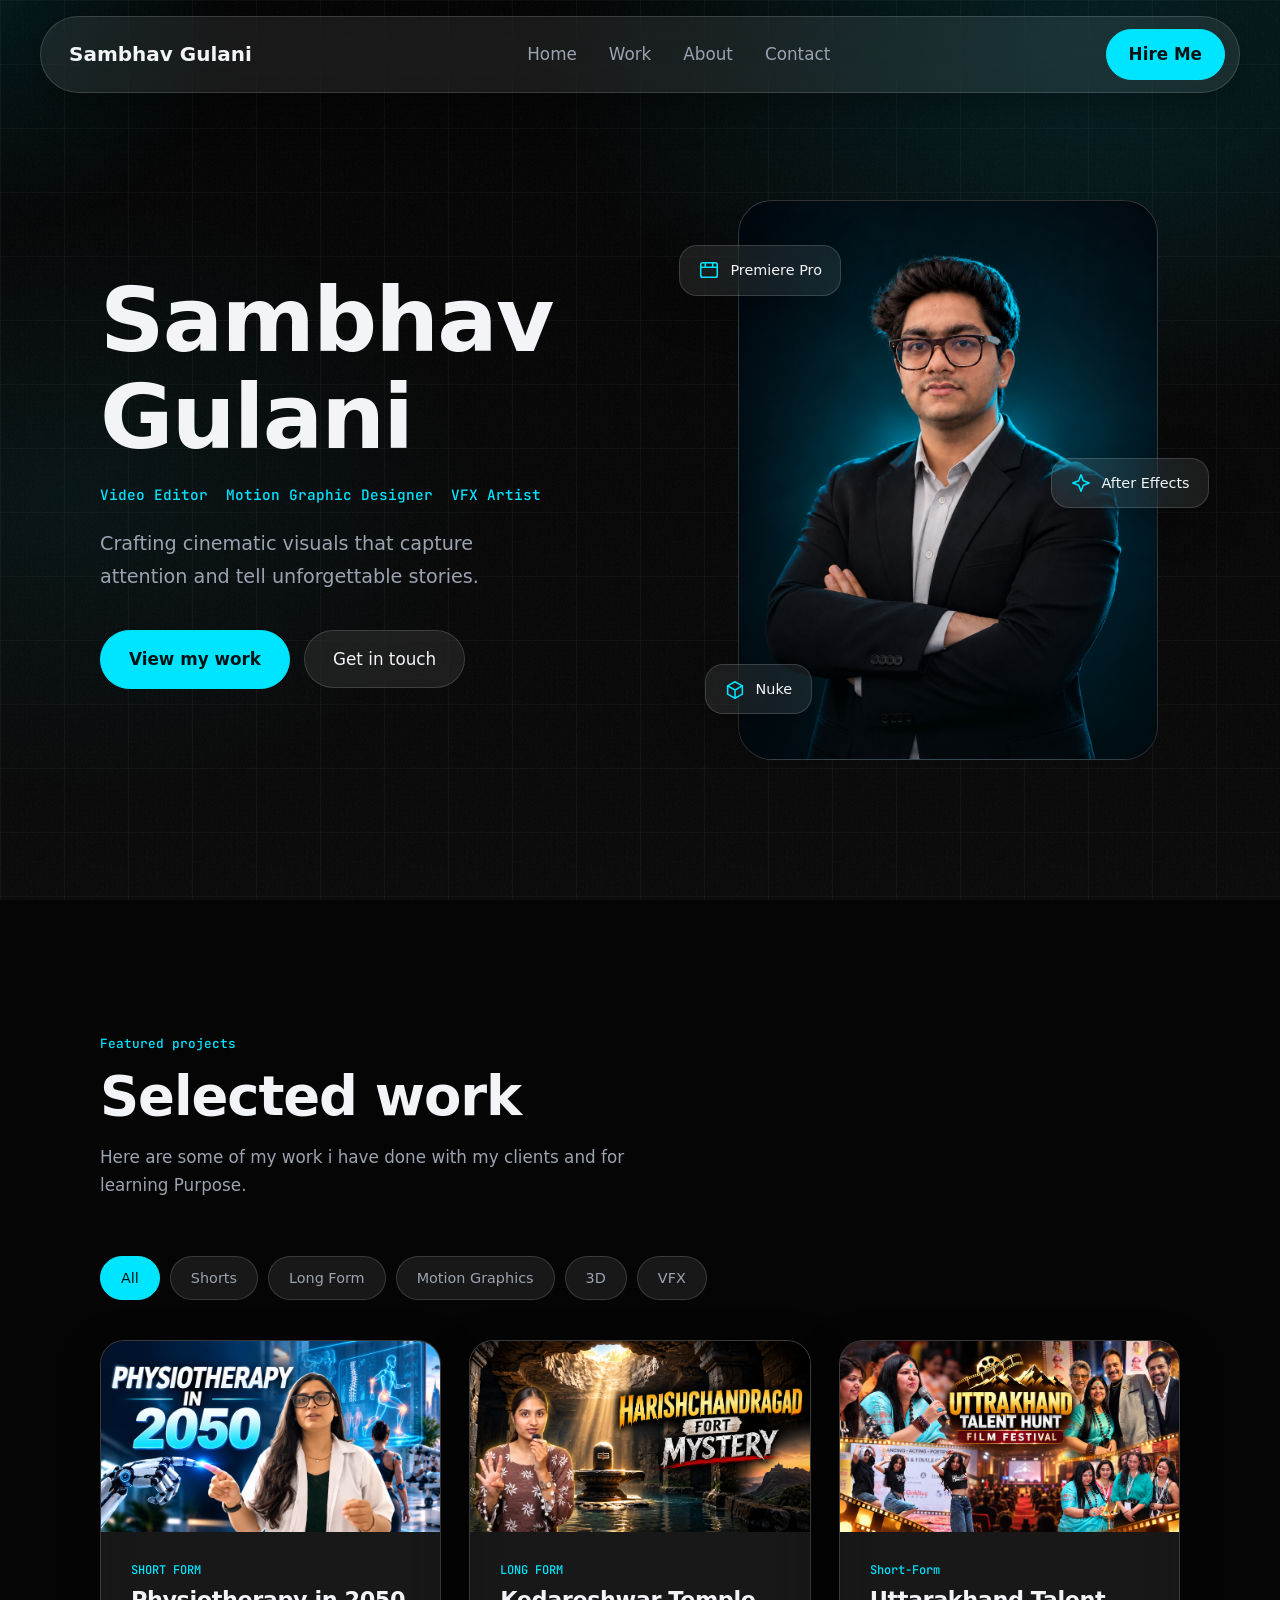
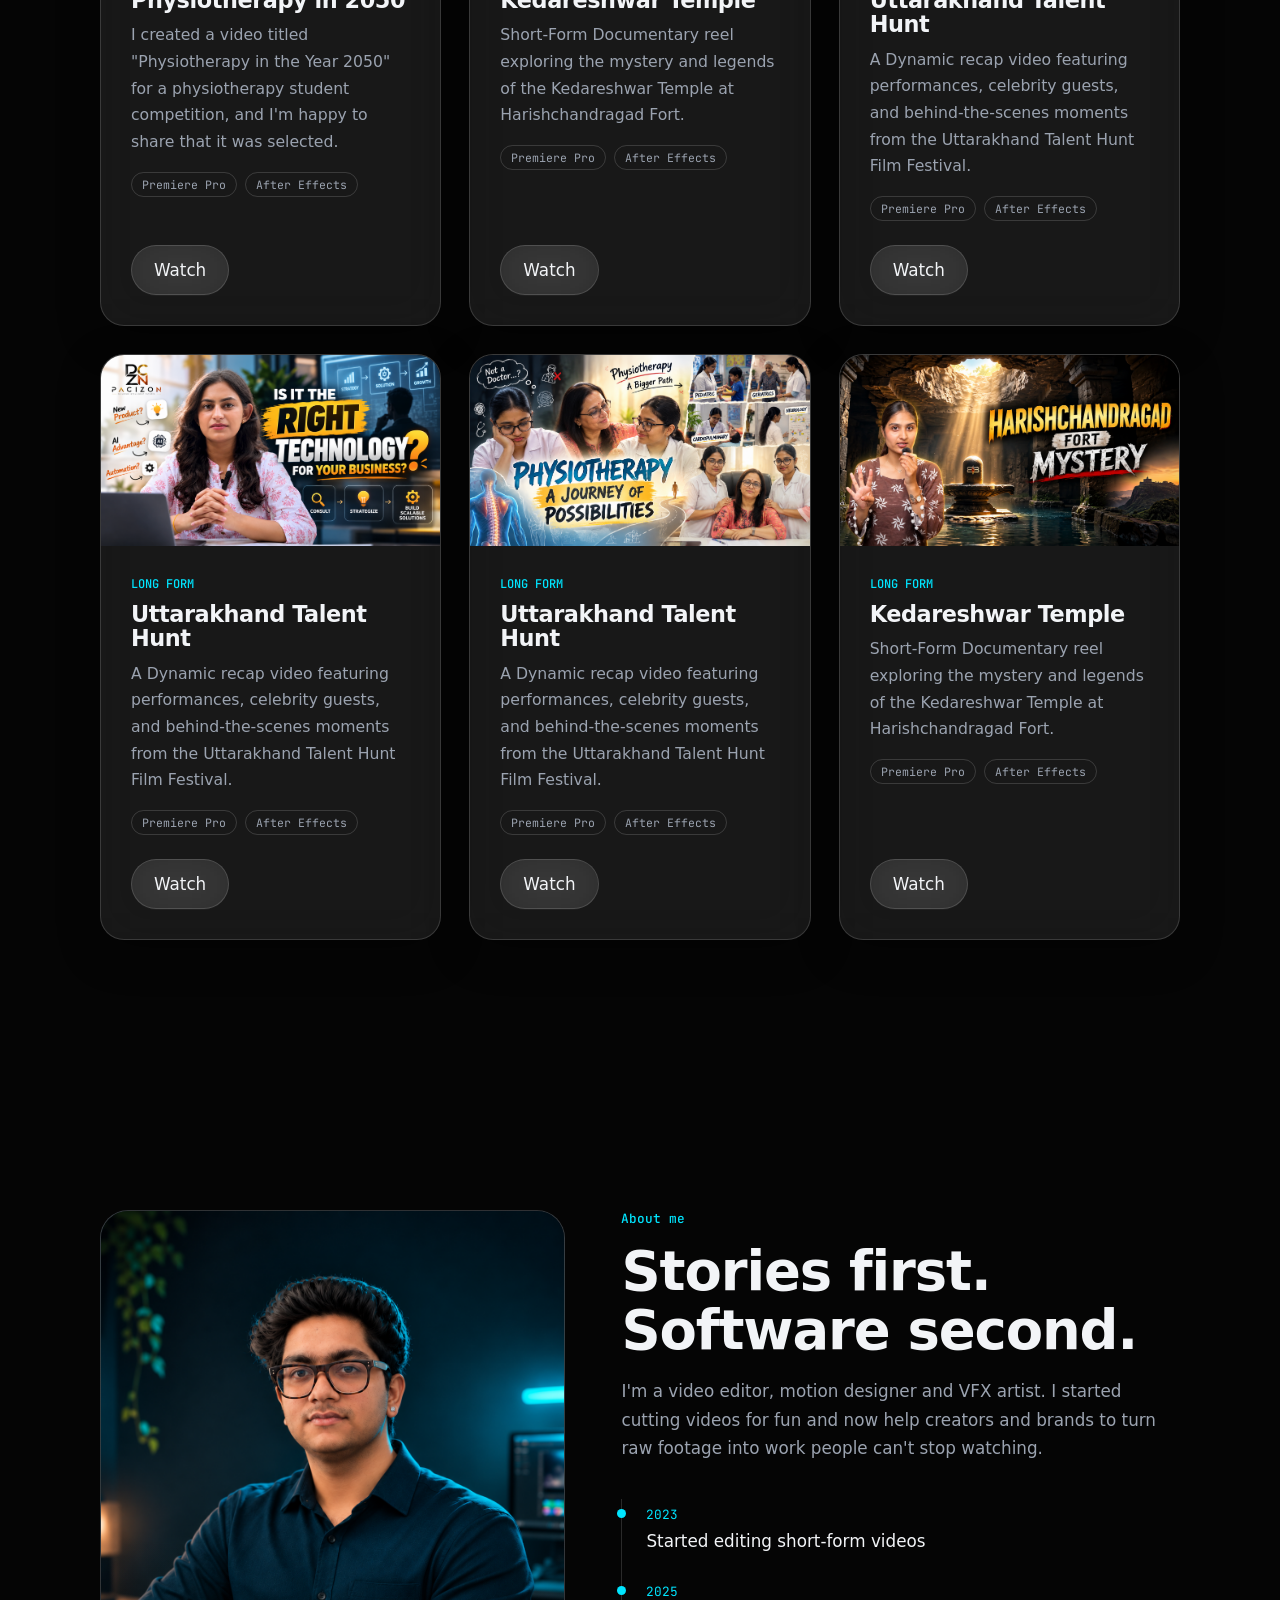
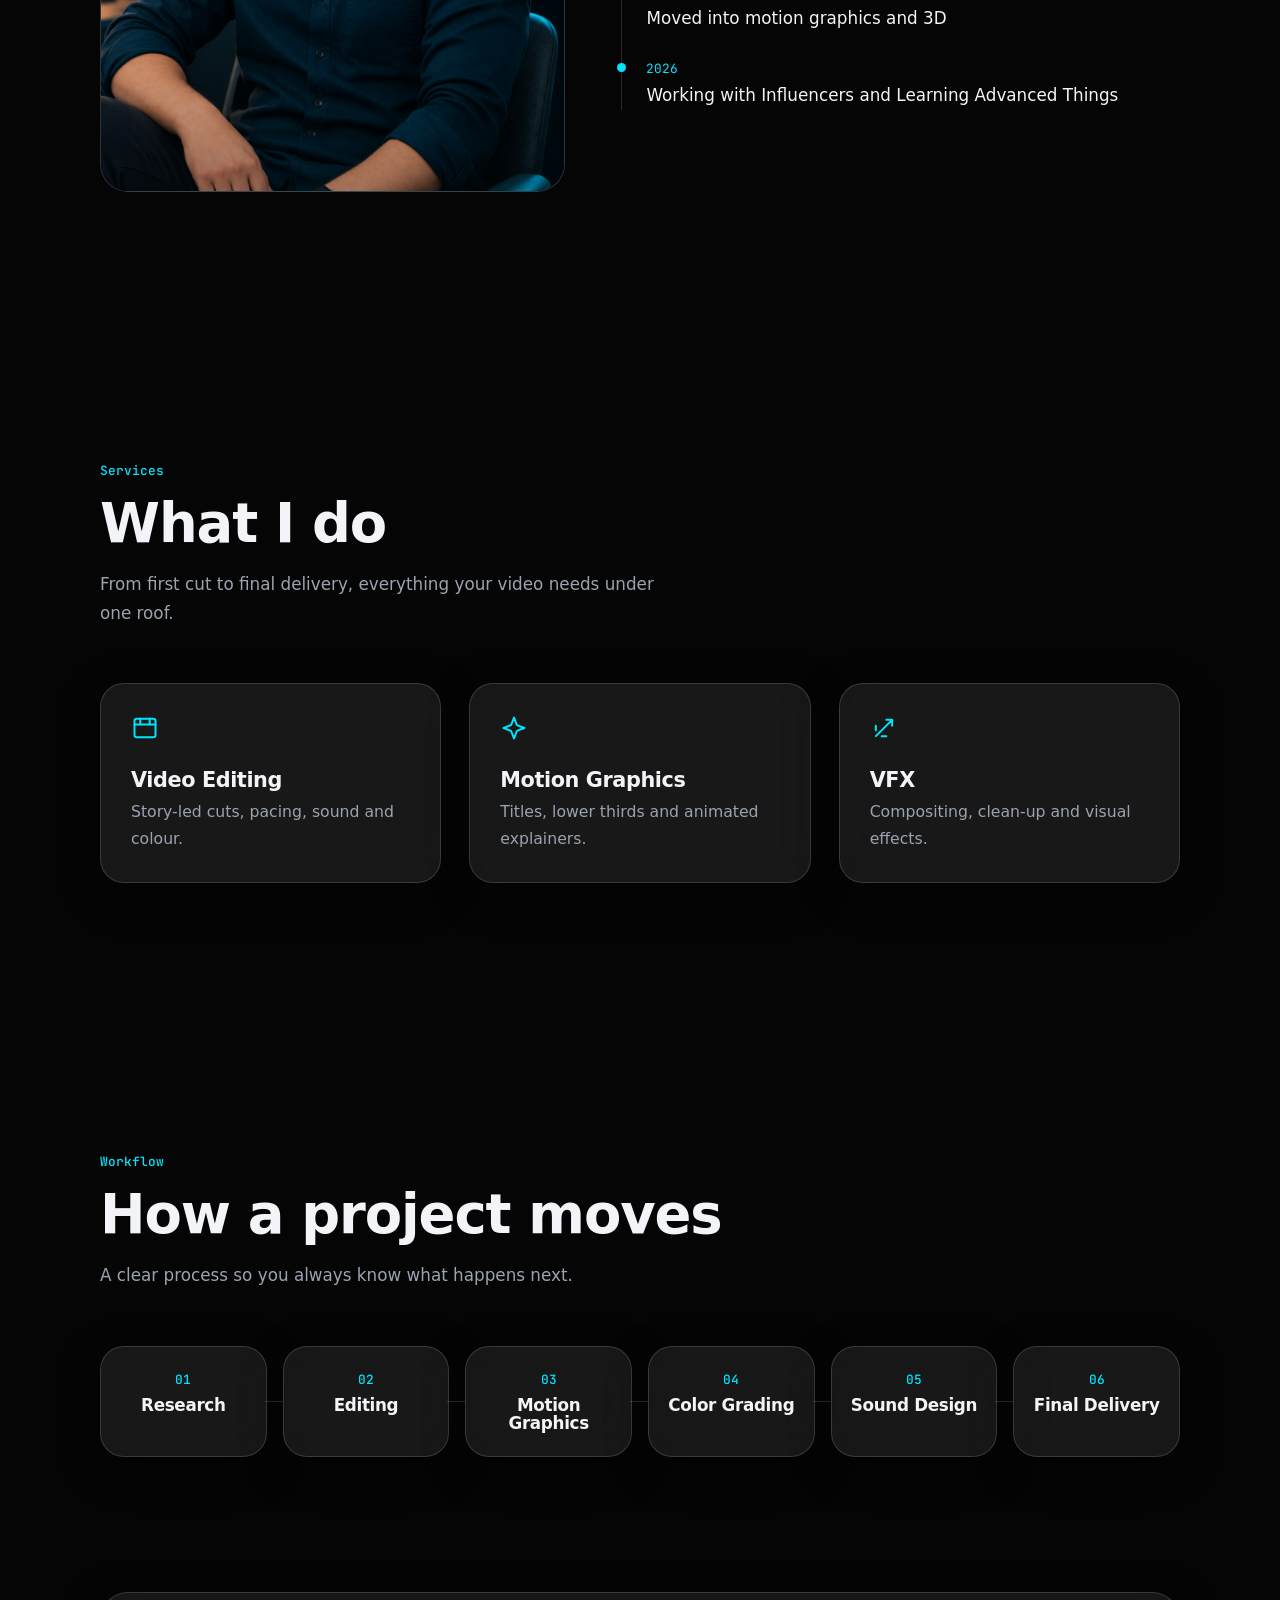
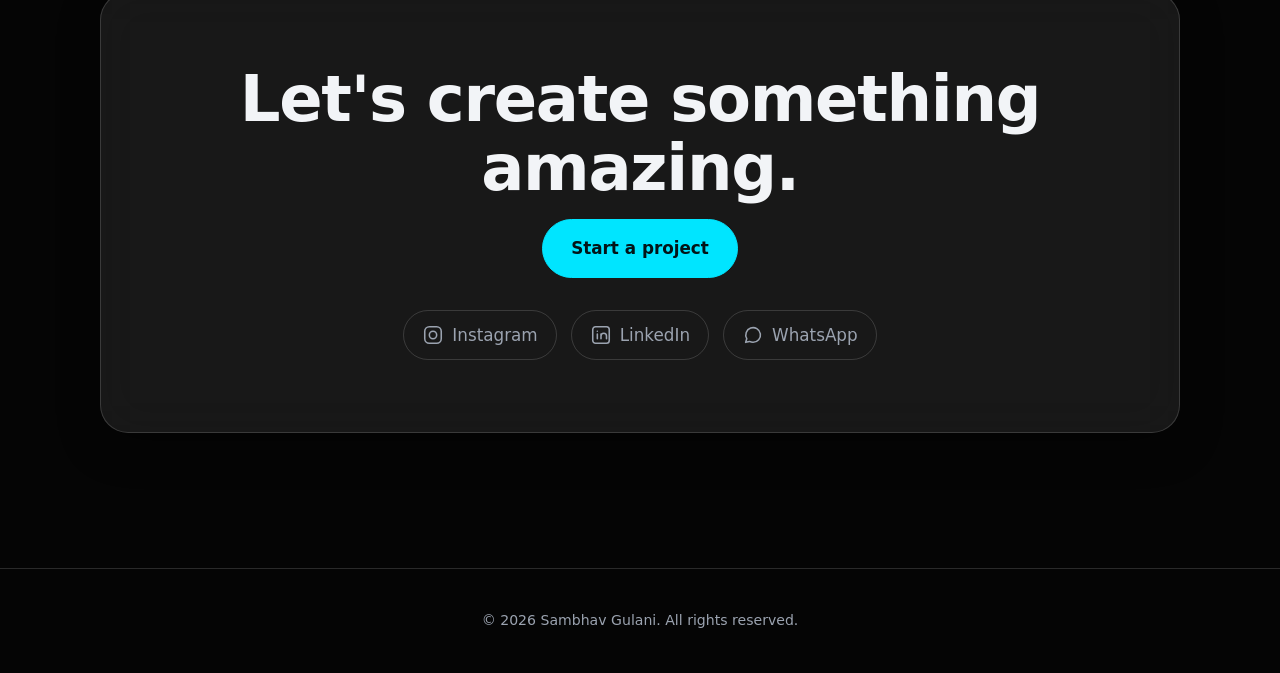
==== index.html @ 3651289d "Refactor hero section and update content" ====
<!DOCTYPE html>
<html lang="en">
<head>
<meta charset="UTF-8">
<meta name="viewport" content="width=device-width, initial-scale=1">
<title>Sambhav Gulani – Video Editor, Motion Designer, 3D Artist</title>
<meta name="description" content="Video editor, motion designer and 3D artist crafting cinematic visuals.">
<link rel="preconnect" href="https://fonts.googleapis.com">
<link rel="preconnect" href="https://fonts.gstatic.com" crossorigin>
<link href="https://api.fontshare.com/v2/css?f[]=clash-display@600,700&f[]=general-sans@400,500&display=swap" rel="stylesheet">
<link href="https://fonts.googleapis.com/css2?family=JetBrains+Mono:wght@400;500&display=swap" rel="stylesheet">
<style>
:root{
  --bg:#050505; --bg2:#0b0b0b;
  --glass:rgba(255,255,255,.08); --border:rgba(255,255,255,.15);
  --accent:#00e5ff; --text:#f2f4f7; --muted:#9ba3b0;
  --head:"Clash Display","Plus Jakarta Sans",system-ui,sans-serif;
  --body:"General Sans",Inter,system-ui,sans-serif;
  --mono:"JetBrains Mono",ui-monospace,monospace;
  --pad:100px;
}
*{box-sizing:border-box;margin:0;padding:0}
html{scroll-behavior:smooth}
body{background:var(--bg);color:var(--text);font:400 1.05rem/1.7 var(--body);overflow-x:hidden;position:relative}
a{color:inherit;text-decoration:none}
:focus-visible{outline:2px solid var(--accent);outline-offset:3px}
svg.i{width:22px;height:22px;fill:none;stroke:currentColor;stroke-width:1.7;stroke-linecap:round;stroke-linejoin:round;flex:none}

/* background: glow + grid + noise + mouse light */
body::before{content:"";position:fixed;inset:0;z-index:-2;pointer-events:none;
  background:
   radial-gradient(900px 600px at 85% 5%,rgba(0,229,255,.13),transparent 60%),
   radial-gradient(700px 500px at 5% 55%,rgba(0,229,255,.06),transparent 60%),
   linear-gradient(rgba(255,255,255,.035) 1px,transparent 1px) 0 0/64px 64px,
   linear-gradient(90deg,rgba(255,255,255,.035) 1px,transparent 1px) 0 0/64px 64px,
   linear-gradient(var(--bg),var(--bg2))}
body::after{content:"";position:fixed;inset:0;z-index:-1;pointer-events:none;opacity:.07;
  background-image:url("data:image/svg+xml,%3Csvg xmlns='http://www.w3.org/2000/svg' width='160' height='160'%3E%3Cfilter id='n'%3E%3CfeTurbulence baseFrequency='.8' numOctaves='2'/%3E%3C/filter%3E%3Crect width='100%25' height='100%25' filter='url(%23n)'/%3E%3C/svg%3E")}
#glow{position:fixed;width:520px;height:520px;left:0;top:0;z-index:-1;pointer-events:none;border-radius:50%;
  background:radial-gradient(circle,rgba(0,229,255,.09),transparent 65%);transform:translate(-50%,-50%)}

.wrap{max-width:1400px;margin:0 auto;padding:0 var(--pad)}
.in{max-width:1200px;margin:0 auto}
section{padding:135px 0}
h1,h2,h3{font-family:var(--head);font-weight:600;line-height:1.08;letter-spacing:-.02em}
h2{font-size:clamp(2rem,4.5vw,3.4rem);margin-bottom:16px}
.tag{font:500 .8rem var(--mono);color:var(--accent);margin-bottom:16px;display:block}
.lead{color:var(--muted);max-width:52ch;margin-bottom:56px}

/* glass */
.glass{background:var(--glass);border:1px solid var(--border);border-radius:24px;padding:30px;
  backdrop-filter:blur(24px);-webkit-backdrop-filter:blur(24px);box-shadow:0 12px 40px rgba(0,0,0,.35);
  transition:transform .3s ease,border-color .3s ease}
.lift:hover{transform:translateY(-6px);border-color:rgba(0,229,255,.4)}

/* buttons */
.btn{display:inline-flex;align-items:center;gap:8px;padding:14px 28px;border-radius:999px;font-weight:500;cursor:pointer;border:1px solid var(--border);color:var(--text);background:var(--glass);backdrop-filter:blur(20px);transition:transform .25s,box-shadow .25s}
.btn.primary{background:var(--accent);color:#031417;border-color:var(--accent);font-weight:600}
.btn:hover{transform:scale(1.04);box-shadow:0 0 28px rgba(0,229,255,.35)}

/* nav */
header{position:fixed;top:16px;left:0;right:0;z-index:10;padding:0 20px}
.nav{max-width:1200px;margin:0 auto;display:flex;align-items:center;justify-content:space-between;padding:12px 14px 12px 28px;border-radius:999px}
.logo{font:700 1.25rem var(--head)}
.logo b{color:var(--accent)}
.nav ul{display:flex;gap:32px;list-style:none;color:var(--muted)}
.nav ul a:hover{color:var(--text)}
.nav .btn{padding:10px 22px}

/* hero */
.hero{min-height:100vh;display:flex;align-items:center;padding:140px 0 80px}
.hero .in{display:grid;grid-template-columns:1.2fr 1fr;gap:60px;align-items:center}
h1{font-size:clamp(3rem,7vw,5.6rem);font-weight:700;margin-bottom:20px}
.roles{font:500 .9rem var(--mono);color:var(--accent);display:flex;gap:18px;flex-wrap:wrap;margin-bottom:24px}
.hero p.sub{color:var(--muted);font-size:1.2rem;max-width:34ch;margin-bottom:36px}
.cta{display:flex;gap:14px;flex-wrap:wrap}
.visual{position:relative;aspect-ratio:4/5;max-width:420px;justify-self:center;width:100%}
.portrait{position:absolute;inset:0;border-radius:28px;border:1px solid var(--border);display:grid;place-items:center;color:var(--muted);
  background:radial-gradient(circle at 50% 30%,rgba(0,229,255,.22),transparent 60%),linear-gradient(160deg,#141a20,#0a0c0f)}
.chip{position:absolute;display:flex;align-items:center;gap:10px;padding:12px 18px;border-radius:18px;font-size:.9rem;animation:float 7s ease-in-out infinite}
.chip svg{color:var(--accent)}
.c1{top:8%;left:-14%}.c2{top:46%;right:-12%;animation-delay:-2s}.c3{bottom:8%;left:-8%;animation-delay:-4s}
@keyframes float{50%{transform:translateY(-12px)}}

/* about */
.about{display:grid;grid-template-columns:1fr 1.2fr;gap:56px;align-items:start}
.about .portrait{position:relative;aspect-ratio:4/5;inset:auto}
.about p{color:var(--muted);margin-bottom:18px}
.tl{margin-top:36px;border-left:1px solid var(--border);padding-left:24px}
.tl div{position:relative;margin-bottom:20px}
.tl div::before{content:"";position:absolute;left:-29px;top:10px;width:9px;height:9px;border-radius:50%;background:var(--accent)}
.tl span{font:400 .8rem var(--mono);color:var(--accent)}
.tl p{color:var(--text);margin:0}

/* grids */
.grid{display:grid;gap:28px}
.g3{grid-template-columns:repeat(auto-fit,minmax(260px,1fr))}
.grid .glass svg.i{color:var(--accent);margin-bottom:18px;width:28px;height:28px}
.glass h3{font-size:1.3rem;margin-bottom:8px}
.glass p{color:var(--muted);font-size:.98rem}

/* skills */
.skills{display:grid;grid-template-columns:repeat(auto-fit,minmax(260px,1fr));gap:24px 40px}
.sk{display:flex;justify-content:space-between;font-size:.95rem;margin-bottom:8px}
.sk span:last-child{font-family:var(--mono);color:var(--muted)}
.bar{height:6px;border-radius:9px;background:rgba(255,255,255,.1);overflow:hidden}
.bar i{display:block;height:100%;width:0;background:var(--accent);border-radius:9px;transition:width 1.2s cubic-bezier(.2,.7,.2,1)}
.on .bar i{width:var(--w)}

/* projects */
.filters{display:flex;gap:10px;flex-wrap:wrap;margin-bottom:40px}
.filters button{font:inherit;font-size:.9rem;color:var(--muted);padding:9px 20px;border-radius:999px;background:var(--glass);border:1px solid var(--border);cursor:pointer;transition:.25s}
.filters button:hover{color:var(--text)}
.filters button.active{background:var(--accent);color:#031417;border-color:var(--accent)}
.pgrid{grid-template-columns:repeat(auto-fit,minmax(340px,1fr))}
.proj{padding:0;overflow:hidden;display:flex;flex-direction:column}
.proj.hide{display:none}
.thumb{aspect-ratio:16/9;background-size:cover;background-position:center}
.pbody{padding:30px;display:flex;flex-direction:column;gap:10px;flex:1}
.cat{font:500 .75rem var(--mono);color:var(--accent)}
.pbody h3{font-size:1.4rem;margin:0}
.sw{display:flex;gap:8px;flex-wrap:wrap;margin:6px 0 14px}
.sw span{font:400 .72rem var(--mono);padding:4px 10px;border-radius:99px;border:1px solid var(--border);color:var(--muted)}
.pbody .btn{align-self:flex-start;margin-top:auto;padding:10px 22px}

/* workflow */
.flow{display:grid;grid-template-columns:repeat(6,1fr);gap:16px}
.step{padding:24px 18px;text-align:center;position:relative}
.step b{display:block;font:500 .8rem var(--mono);color:var(--accent);margin-bottom:8px}
.step h3{font-size:1.05rem;margin:0}
.step:not(:last-child)::after{content:"";position:absolute;right:-17px;top:50%;width:18px;height:1px;background:var(--border)}

/* stats */
.stats{display:grid;grid-template-columns:repeat(auto-fit,minmax(200px,1fr));gap:24px;text-align:center}
.stats b{display:block;font:700 3rem var(--head);color:var(--accent);line-height:1}
.stats span{font:400 .85rem var(--mono);color:var(--muted)}

/* testimonials */
.quote p{color:var(--text);font-size:1.02rem;margin-bottom:22px}
.quote small{font:400 .82rem var(--mono);color:var(--muted)}

/* contact */
.contact .glass{text-align:center;padding:72px 30px;border-radius:28px}
.contact h2{font-size:clamp(2.2rem,5vw,4rem)}
.contact .mail{font:500 clamp(1.1rem,2.5vw,1.6rem) var(--mono);color:var(--accent);display:block;margin:16px 0 32px}
.socials{display:flex;gap:14px;justify-content:center;flex-wrap:wrap;margin-top:32px}
.socials a{display:flex;align-items:center;gap:8px;color:var(--muted);padding:10px 18px;border-radius:99px;border:1px solid var(--border)}
.socials a:hover{color:var(--text);border-color:var(--accent)}
footer{padding:40px 0;text-align:center;color:var(--muted);font-size:.88rem;border-top:1px solid var(--border)}

/* blur reveal */
.rv{opacity:0;filter:blur(10px);transform:translateY(24px);transition:opacity .9s ease,filter .9s ease,transform .9s ease}
.rv.on{opacity:1;filter:none;transform:none}

@media (max-width:1024px){
  :root{--pad:40px}
  .hero .in,.about{grid-template-columns:1fr}
  .flow{grid-template-columns:repeat(3,1fr)}
  .step::after{display:none}
  .nav ul{display:none}
  .c1{left:0}.c2{right:0}.c3{left:0}
}
@media (max-width:600px){
  :root{--pad:20px}
  section{padding:90px 0}
  .flow{grid-template-columns:1fr 1fr}
  .pgrid{grid-template-columns:1fr}
  .nav{padding-left:20px}
}
@media (prefers-reduced-motion:reduce){
  .chip{animation:none}.rv{opacity:1;filter:none;transform:none;transition:none}.bar i{transition:none}html{scroll-behavior:auto}
}
</style>
</head>
<body>
<div id="glow"></div>

<header>
  <nav class="nav glass" style="padding:12px 14px 12px 28px;border-radius:999px">
    <a class="logo" href="#home">Sambhav Gulani<b></b></a>
    <ul>
      <li><a href="#home">Home</a></li>
      <li><a href="#work">Work</a></li>
      <li><a href="#about">About</a></li>
      <li><a href="#contact">Contact</a></li>
    </ul>
    <a class="btn primary" href="#contact">Hire Me</a>
  </nav>
</header>

<main>



<!-- HERO SECTION -->
<section class="hero" id="home">

  <style>
    /* PHOTO CONTAINER */
    .hero .portrait {
      position: relative;
      overflow: hidden;
      border-radius: 34px;
      isolation: isolate;
      -webkit-user-select: none;
      user-select: none;
      -webkit-touch-callout: none;
    }

    /* PROTECTED PHOTO */
    .hero .portrait .hero-photo {
      width: 100%;
      height: 100%;
      display: block;
      object-fit: cover;
      object-position: center 20%;

      /* Prevent normal image interaction */
      pointer-events: none;
      -webkit-user-drag: none;
      user-drag: none;
      -webkit-user-select: none;
      user-select: none;
      -webkit-touch-callout: none;
    }

    /* CINEMATIC GRADIENT */
    .hero .portrait::after {
      content: "";
      position: absolute;
      inset: 0;
      background: linear-gradient(
        to bottom,
        transparent 55%,
        rgba(0, 15, 18, 0.35) 100%
      );
      pointer-events: none;
      z-index: 1;
    }

    /* TRANSPARENT INTERACTION SHIELD */
    .hero .photo-shield {
      position: absolute;
      inset: 0;
      z-index: 2;
      background: transparent;
      -webkit-user-select: none;
      user-select: none;
      -webkit-touch-callout: none;
      cursor: default;
    }
  </style>

  <div class="wrap" style="width:100%">
    <div class="in">

      <!-- LEFT: INTRODUCTION -->
      <div>
        <h1>Sambhav Gulani</h1>

        <div class="roles">
          <span>Video Editor</span>
          <span>Motion Graphic Designer</span>
          <span>VFX Artist</span>
        </div>

        <p class="sub">
          Crafting cinematic visuals that capture attention
          and tell unforgettable stories.
        </p>

        <div class="cta">
          <a class="btn primary" href="#work">
            View my work
          </a>
          <a class="btn" href="#contact">
            Get in touch
          </a>
        </div>
      </div>

      <!-- RIGHT: PHOTO & SOFTWARE BADGES -->
      <div class="visual">

        <!-- PROFILE PHOTO -->
        <div class="portrait"
             oncontextmenu="return false;"
             ondragstart="return false;">

          <img
            src="PFP/image 1.png"
            alt="Sambhav Gulani"
            class="hero-photo"
            loading="eager"
            decoding="async"
            draggable="false"
          />

          <!-- Prevent normal image interaction -->
          <div class="photo-shield"
               aria-hidden="true"></div>
        </div>

        <!-- PREMIERE PRO -->
        <div class="chip glass c1">
          <svg class="i" viewBox="0 0 24 24">
            <rect x="3" y="4"
                  width="18" height="16" rx="2"/>
            <path d="M3 9h18M8 4v5M16 4v5"/>
          </svg>
          Premiere Pro
        </div>

        <!-- AFTER EFFECTS -->
        <div class="chip glass c2">
          <svg class="i" viewBox="0 0 24 24">
            <path d="M12 3l2.5 6.5L21 12l-6.5 2.5L12 21l-2.5-6.5L3 12l6.5-2.5z"/>
          </svg>
          After Effects
        </div>

        <!-- NUKE -->
        <div class="chip glass c3">
          <svg class="i" viewBox="0 0 24 24">
            <path d="M12 3l8 4.5v9L12 21l-8-4.5v-9z"/>
            <path d="M12 12l8-4.5M12 12v9M12 12L4 7.5"/>
          </svg>
          Nuke
        </div>

      </div>

    </div>
  </div>

</section>
<!-- END HERO SECTION -->




<!-- PROJECTS -->
<section id="work"><div class="wrap"><div class="in">
  <span class="tag">Featured projects</span><h2>Selected work</h2>
  <p class="lead">Here are some of my work i have done with my clients and for learning Purpose.</p>
  <div class="filters" role="group" aria-label="Filter projects">
    <button class="active" data-f="all">All</button><button data-f="shorts">Shorts</button><button data-f="long">Long Form</button><button data-f="motion">Motion Graphics</button><button data-f="3d">3D</button><button data-f="vfx">VFX</button>
  </div>
  <div class="grid pgrid">
    

</article>



<article class="glass proj lift tilt" data-c="shorts">
    <div class="thumb" style="background-image:url('thumbnails/1.png'); background-size:cover; background-position:center;"></div>

    <div class="pbody">
        <span class="cat">SHORT FORM</span>
        <h3>Physiotherapy in 2050</h3>
        <p>I created a video titled "Physiotherapy in the Year 2050" for a physiotherapy student competition, and I'm happy to share that it was selected.</p>

        <div class="sw">
            <span>Premiere Pro</span>
            <span>After Effects</span>
        </div>

        <a class="btn" href="https://res.cloudinary.com/ocfi6mjh/video/upload/physiotherapy_Mahek.mp4" target="_blank" rel="noopener noreferrer">
            Watch
        </a>
    </div>
</article>



<article class="glass proj lift tilt" data-c="long">
    <div class="thumb" style="background-image:url('thumbnails/2.png'); background-size:cover; background-position:center;"></div>

    <div class="pbody">
        <span class="cat">LONG FORM</span>
        <h3>Kedareshwar Temple</h3>
        <p>Short-Form Documentary reel exploring the mystery and legends of the Kedareshwar Temple at Harishchandragad Fort.</p>

        <div class="sw">
            <span>Premiere Pro</span>
            <span>After Effects</span>
        </div>

        <a class="btn" href="https://res.cloudinary.com/ocfi6mjh/video/upload/harish_chandra_fort.mp4" target="_blank" rel="noopener noreferrer">
            Watch
        </a>
    </div>
</article>


<article class="glass proj lift tilt" data-c="long">
    <div class="thumb" style="background-image:url('thumbnails/3.png'); background-size:cover; background-position:center;"></div>

    <div class="pbody">
        <span class="cat">Short-Form</span>
        <h3>Uttarakhand Talent Hunt</h3>
        <p>A Dynamic recap video featuring performances, celebrity guests, and behind-the-scenes moments from the Uttarakhand Talent Hunt Film Festival.</p>

        <div class="sw">
            <span>Premiere Pro</span>
            <span>After Effects</span>
        </div>

        <a class="btn" href="https://res.cloudinary.com/ocfi6mjh/video/upload/UK_TALENT_HUNT_day-1.mp4" target="_blank" rel="noopener noreferrer">
            Watch
        </a>
    </div>
</article>

<article class="glass proj lift tilt" data-c="long">
    <div class="thumb" style="background-image:url('thumbnails/4.png'); background-size:cover; background-position:center;"></div>

    <div class="pbody">
        <span class="cat">LONG FORM</span>
        <h3>Uttarakhand Talent Hunt</h3>
        <p>A Dynamic recap video featuring performances, celebrity guests, and behind-the-scenes moments from the Uttarakhand Talent Hunt Film Festival.</p>

        <div class="sw">
            <span>Premiere Pro</span>
            <span>After Effects</span>
        </div>

        <a class="btn" href="https://res.cloudinary.com/ocfi6mjh/video/upload/PACIZON.mp4" target="_blank" rel="noopener noreferrer">
            Watch
        </a>
    </div>
</article>



<article class="glass proj lift tilt" data-c="long">
    <div class="thumb" style="background-image:url('thumbnails/5.png'); background-size:cover; background-position:center;"></div>

    <div class="pbody">
        <span class="cat">LONG FORM</span>
        <h3>Uttarakhand Talent Hunt</h3>
        <p>A Dynamic recap video featuring performances, celebrity guests, and behind-the-scenes moments from the Uttarakhand Talent Hunt Film Festival.</p>

        <div class="sw">
            <span>Premiere Pro</span>
            <span>After Effects</span>
        </div>

        <a class="btn" href="https://res.cloudinary.com/ocfi6mjh/video/upload/MAHEK_NAKSHI.mp4" target="_blank" rel="noopener noreferrer">
            Watch
        </a>
    </div>
</article>



<article class="glass proj lift tilt" data-c="long">
    <div class="thumb" style="background-image:url('thumbnails/2.png'); background-size:cover; background-position:center;"></div>

    <div class="pbody">
        <span class="cat">LONG FORM</span>
        <h3>Kedareshwar Temple</h3>
        <p>Short-Form Documentary reel exploring the mystery and legends of the Kedareshwar Temple at Harishchandragad Fort.</p>

        <div class="sw">
            <span>Premiere Pro</span>
            <span>After Effects</span>
        </div>

        <a class="btn" href="https://res.cloudinary.com/ocfi6mjh/video/upload/Workledger_File.mp4" target="_blank" rel="noopener noreferrer">
            Watch
        </a>
    </div>
</article>



  </div>
</div></div></section>



<!-- ABOUT SECTION -->
<section id="about">

  <style>
    /* ABOUT PHOTO CONTAINER */
    #about .portrait {
      position: relative;
      overflow: hidden;
      border-radius: 28px;
      isolation: isolate;
      user-select: none;
      -webkit-user-select: none;
      -webkit-touch-callout: none;
    }

    /* ABOUT PROFILE PHOTO */
    #about .about-photo {
      width: 100%;
      height: 100%;
      display: block;
      object-fit: cover;
      object-position: center 20%;
      pointer-events: none;
      -webkit-user-drag: none;
      user-select: none;
      -webkit-user-select: none;
      -webkit-touch-callout: none;
    }

    /* CINEMATIC GRADIENT */
    #about .portrait::after {
      content: "";
      position: absolute;
      inset: 0;
      background: linear-gradient(
        to bottom,
        transparent 55%,
        rgba(0, 15, 18, 0.3) 100%
      );
      pointer-events: none;
      z-index: 1;
    }

    /* TRANSPARENT PROTECTION LAYER */
    #about .photo-shield {
      position: absolute;
      inset: 0;
      z-index: 2;
      background: transparent;
      user-select: none;
      -webkit-user-select: none;
      -webkit-touch-callout: none;
      cursor: default;
    }
  </style>

  <div class="wrap">
    <div class="in about rv">

      <!-- LEFT: PROFILE PHOTO -->
      <div
        class="portrait"
        oncontextmenu="return false;"
        ondragstart="return false;"
      >
        <img
          src="PFP/image 2.png"
          alt="Sambhav Gulani"
          class="about-photo"
          loading="lazy"
          decoding="async"
          draggable="false"
        />

        <!-- Prevent normal image interactions -->
        <div
          class="photo-shield"
          aria-hidden="true"
        ></div>
      </div>

      <!-- RIGHT: ABOUT CONTENT -->
      <div>

        <span class="tag">About me</span>

        <h2>Stories first. Software second.</h2>

        <p>
          I'm a video editor, motion designer and VFX artist.
          I started cutting videos for fun and now help
          creators and brands to turn raw footage into work
          people can't stop watching.
        </p>

        <!-- CAREER TIMELINE -->
        <div class="tl">

          <div>
            <span>2023</span>
            <p>Started editing short-form videos</p>
          </div>

          <div>
            <span>2025</span>
            <p>Moved into motion graphics and 3D</p>
          </div>

          <div>
            <span>2026</span>
            <p>
              Working with Influencers and Learning
              Advanced Things
            </p>
          </div>

        </div>

      </div>

    </div>
  </div>

</section>
<!-- END ABOUT SECTION -->


<!-- SERVICES -->
<section id="services"><div class="wrap"><div class="in rv">
  <span class="tag">Services</span><h2>What I do</h2>
  <p class="lead">From first cut to final delivery, everything your video needs under one roof.</p>
  <div class="grid g3">
    <div class="glass lift"><svg class="i" viewBox="0 0 24 24"><rect x="3" y="4" width="18" height="16" rx="2"/><path d="M3 9h18M8 4v5M16 4v5"/></svg><h3>Video Editing</h3><p>Story-led cuts, pacing, sound and colour.</p></div>
    <div class="glass lift"><svg class="i" viewBox="0 0 24 24"><path d="M12 3l2.5 6.5L21 12l-6.5 2.5L12 21l-2.5-6.5L3 12l6.5-2.5z"/></svg><h3>Motion Graphics</h3><p>Titles, lower thirds and animated explainers.</p></div>
    <div class="glass lift"><svg class="i" viewBox="0 0 24 24"><path d="M5 19L19 5M14 5h5v5M5 10v4M10 19h4"/></svg><h3>VFX</h3><p>Compositing, clean-up and visual effects.</p></div>
  </div>
</div></div></section>


<!-- WORKFLOW -->
<section id="workflow"><div class="wrap"><div class="in rv">
  <span class="tag">Workflow</span><h2>How a project moves</h2>
  <p class="lead">A clear process so you always know what happens next.</p>
  <div class="flow">
    <div class="glass step"><b>01</b><h3>Research</h3></div>
    <div class="glass step"><b>02</b><h3>Editing</h3></div>
    <div class="glass step"><b>03</b><h3>Motion Graphics</h3></div>
    <div class="glass step"><b>04</b><h3>Color Grading</h3></div>
    <div class="glass step"><b>05</b><h3>Sound Design</h3></div>
    <div class="glass step"><b>06</b><h3>Final Delivery</h3></div>
  </div>
</div></div></section>





<!-- CONTACT -->
<section class="contact" id="contact" style="padding-top:0"><div class="wrap"><div class="in rv">
  <div class="glass">
    <h2>Let's create something amazing.</h2>
    
    <a class="btn primary" href="mailto:gulanisambhav20@gmail.com">Start a project</a>
    <div class="socials">
      <a href="https://www.instagram.com/sambhav_gulani/"
   target="_blank"
   rel="noopener noreferrer"
   class="social-btn">
    <svg class="i" viewBox="0 0 24 24">
        <rect x="3" y="3" width="18" height="18" rx="5"/>
        <circle cx="12" cy="12" r="4"/>
    </svg>
    Instagram
</a>
      <a href="#"><svg class="i" viewBox="0 0 24 24"><rect x="3" y="3" width="18" height="18" rx="3"/><path d="M8 11v5M8 8v.01M12 16v-5M12 13a3 3 0 016 0v3"/></svg>LinkedIn</a>
      <a href="https://wa.me/917895456222?text=Hi%20Sambhav!%20I%20visited%20your%20portfolio%20website%20and%20would%20like%20to%20discuss%20a%20project."
   target="_blank"
   rel="noopener noreferrer"
   class="social-btn">
    <svg class="i" viewBox="0 0 24 24">
        <path d="M4 20l1.2-4A8 8 0 1112 20a8 8 0 01-3.8-1z"/>
    </svg>
    WhatsApp
</a>
    </div>
  </div>
</div></div></section>
</main>

<footer>© 2026 Sambhav Gulani. All rights reserved.</footer>

<script>
// mouse glow
const g=document.getElementById('glow');
addEventListener('pointermove',e=>{g.style.left=e.clientX+'px';g.style.top=e.clientY+'px'});
// reveal + skill bars
const io=new IntersectionObserver(es=>es.forEach(e=>{if(e.isIntersecting){e.target.classList.add('on');io.unobserve(e.target)}}),{threshold:.15});
document.querySelectorAll('.rv').forEach(el=>io.observe(el));
// project filter
const btns=document.querySelectorAll('.filters button'),cards=document.querySelectorAll('.proj');
btns.forEach(b=>b.addEventListener('click',()=>{
  btns.forEach(x=>x.classList.remove('active'));b.classList.add('active');
  cards.forEach(c=>c.classList.toggle('hide',b.dataset.f!=='all'&&!c.dataset.c.split(' ').includes(b.dataset.f)));
}));
// subtle card tilt
if(matchMedia('(hover:hover) and (prefers-reduced-motion:no-preference)').matches){
  cards.forEach(c=>{
    c.addEventListener('pointermove',e=>{const r=c.getBoundingClientRect(),x=(e.clientX-r.left)/r.width-.5,y=(e.clientY-r.top)/r.height-.5;
      c.style.transform=`perspective(900px) rotateY(${x*5}deg) rotateX(${-y*5}deg) translateY(-6px)`});
    c.addEventListener('pointerleave',()=>c.style.transform='');
  });
}
</script>
</body>
</html>
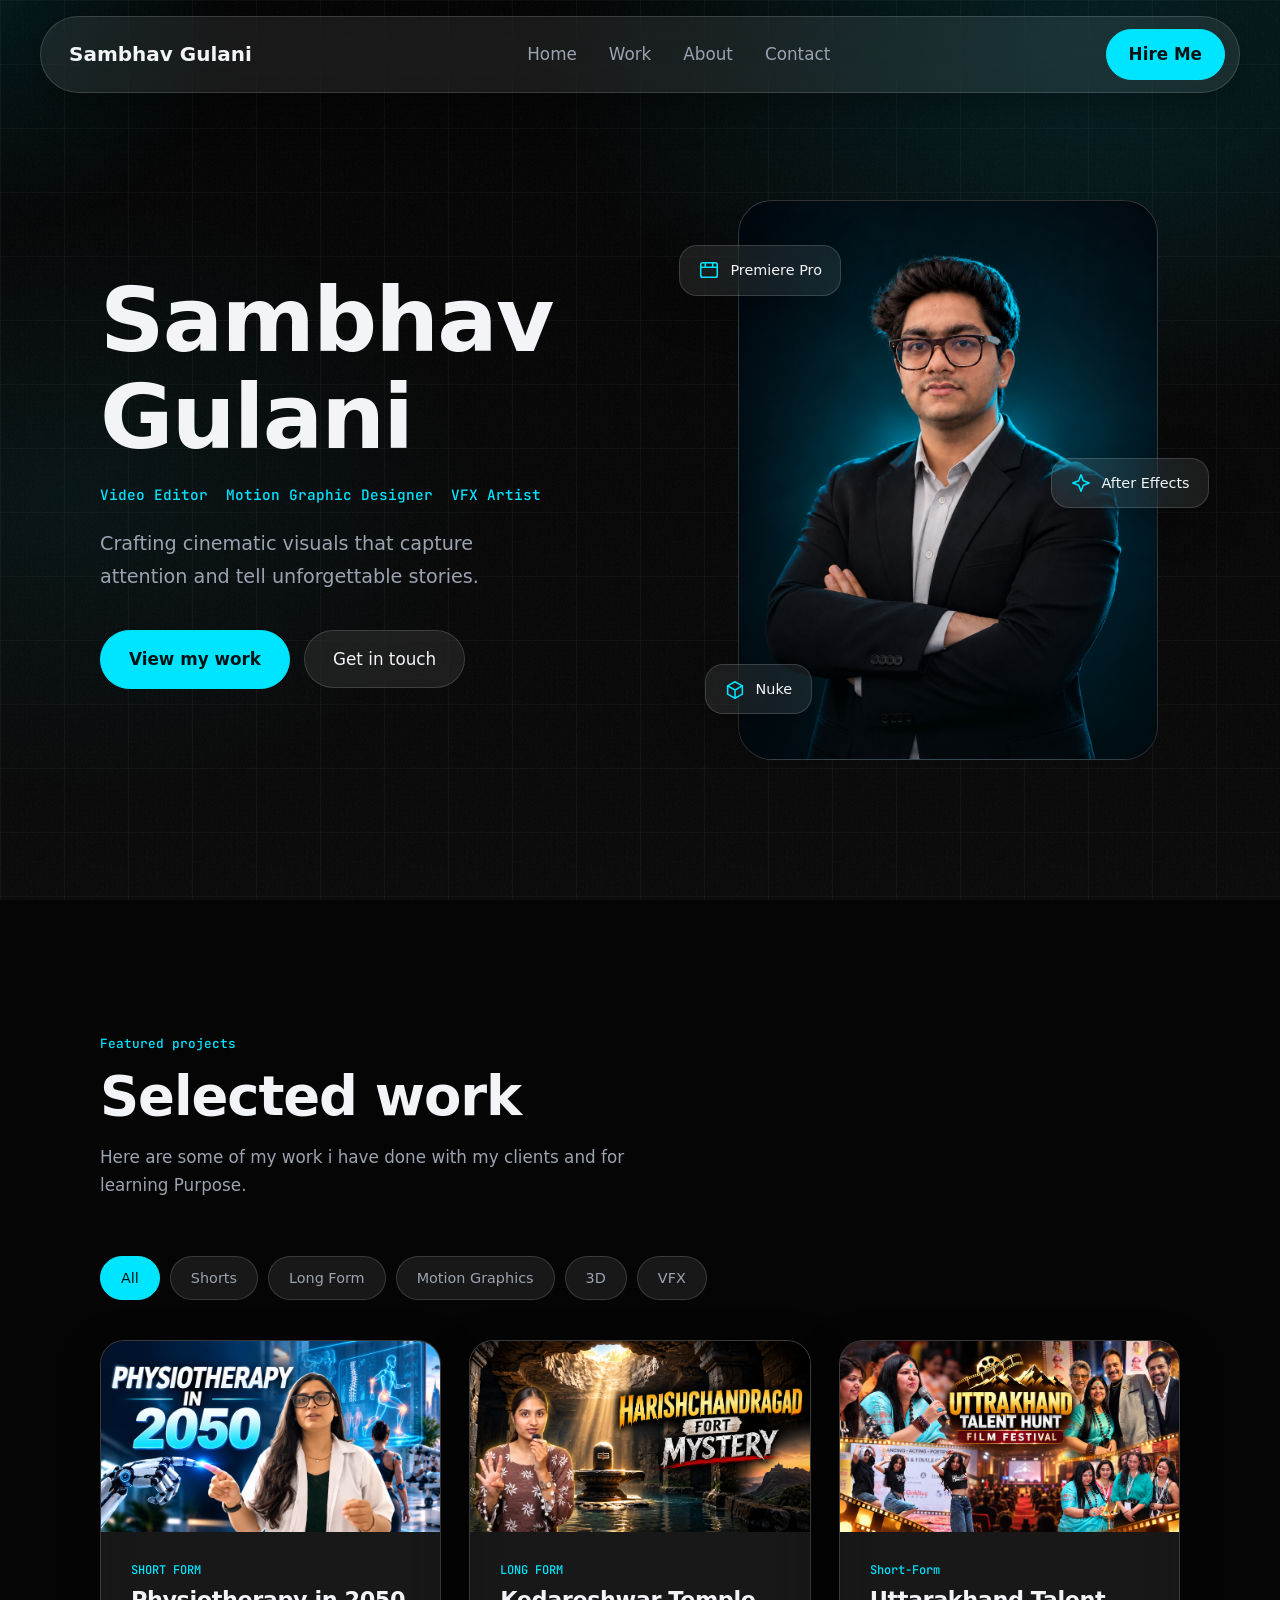
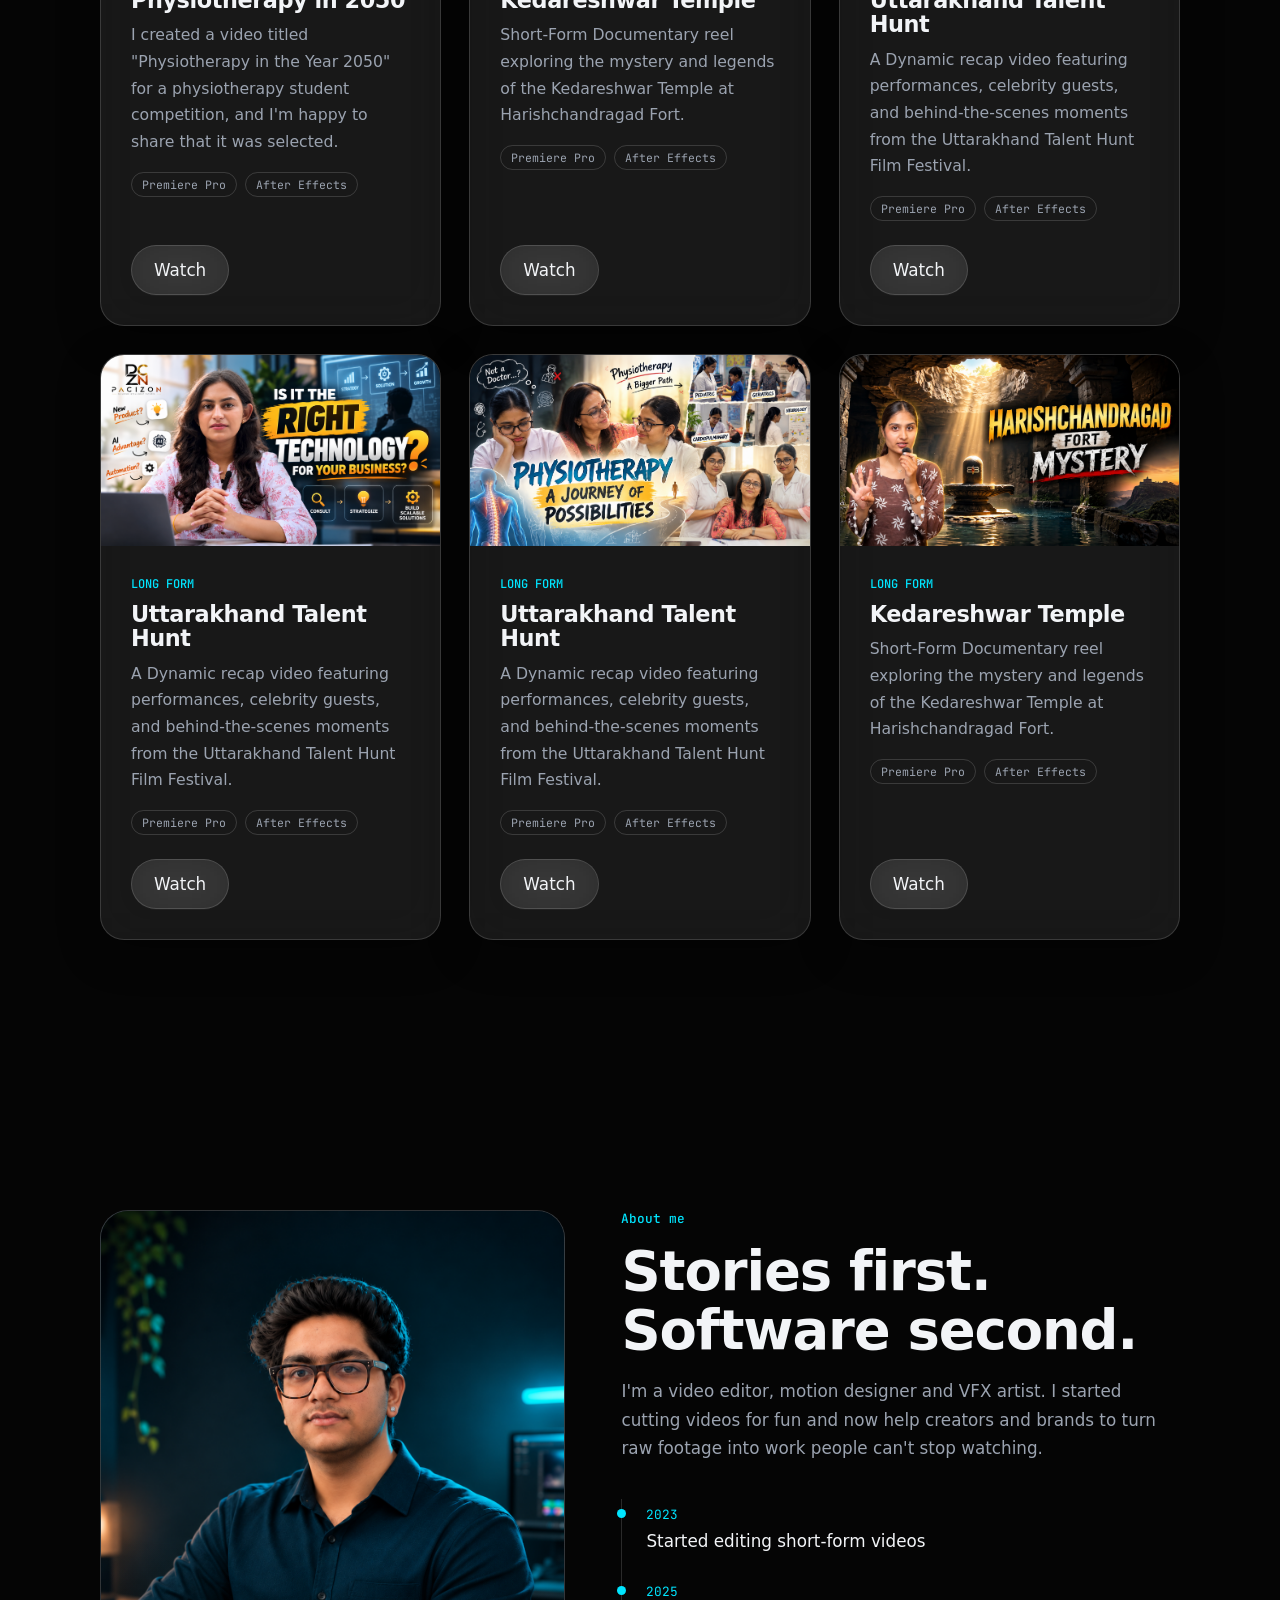
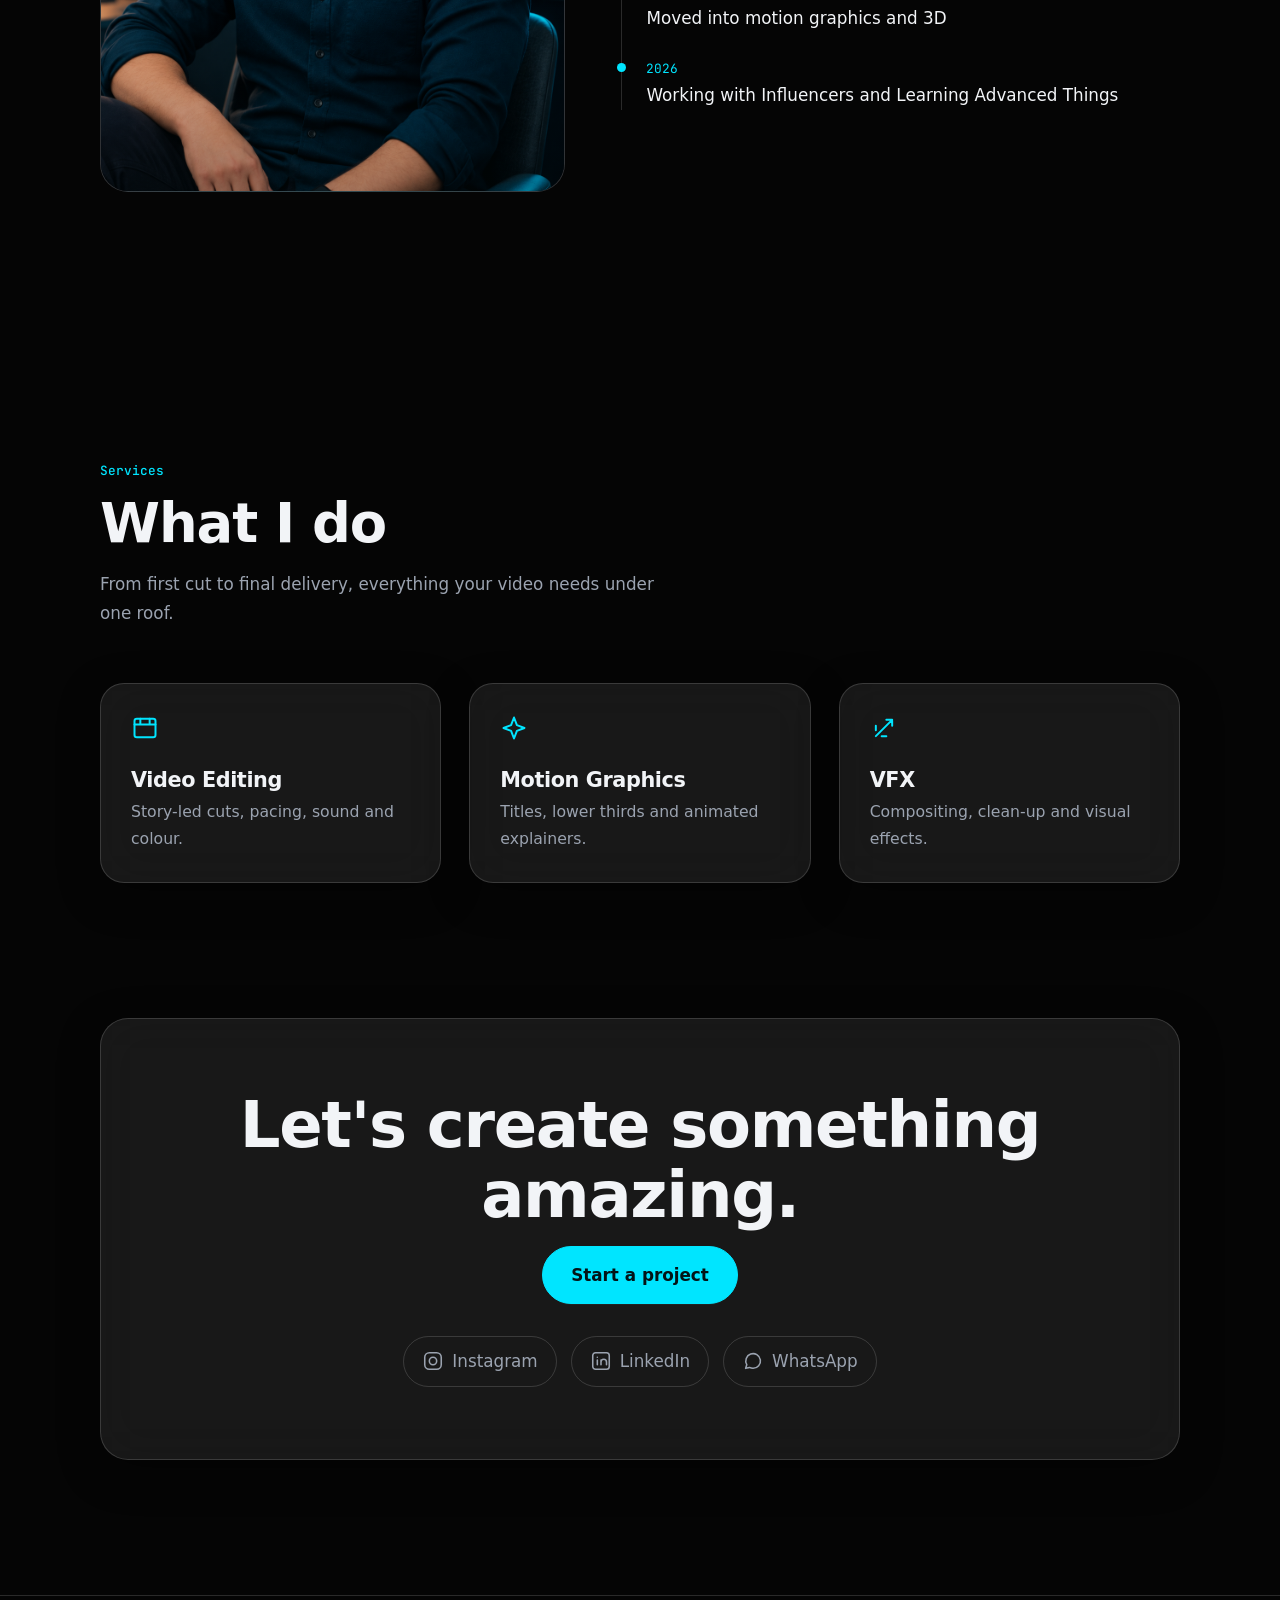
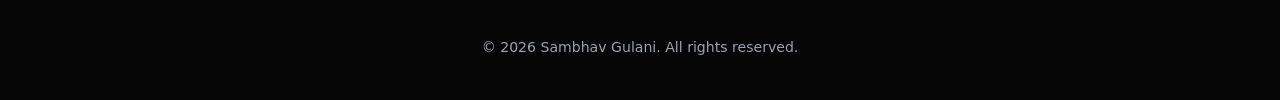
==== commit 7819aba8: "Remove workflow section from index.html Removed the workflow section from the HTML file." ====
--- a/index.html
+++ b/index.html
@@ -620,19 +620,6 @@
 </div></div></section>
 
 
-<!-- WORKFLOW -->
-<section id="workflow"><div class="wrap"><div class="in rv">
-  <span class="tag">Workflow</span><h2>How a project moves</h2>
-  <p class="lead">A clear process so you always know what happens next.</p>
-  <div class="flow">
-    <div class="glass step"><b>01</b><h3>Research</h3></div>
-    <div class="glass step"><b>02</b><h3>Editing</h3></div>
-    <div class="glass step"><b>03</b><h3>Motion Graphics</h3></div>
-    <div class="glass step"><b>04</b><h3>Color Grading</h3></div>
-    <div class="glass step"><b>05</b><h3>Sound Design</h3></div>
-    <div class="glass step"><b>06</b><h3>Final Delivery</h3></div>
-  </div>
-</div></div></section>
 
 
 
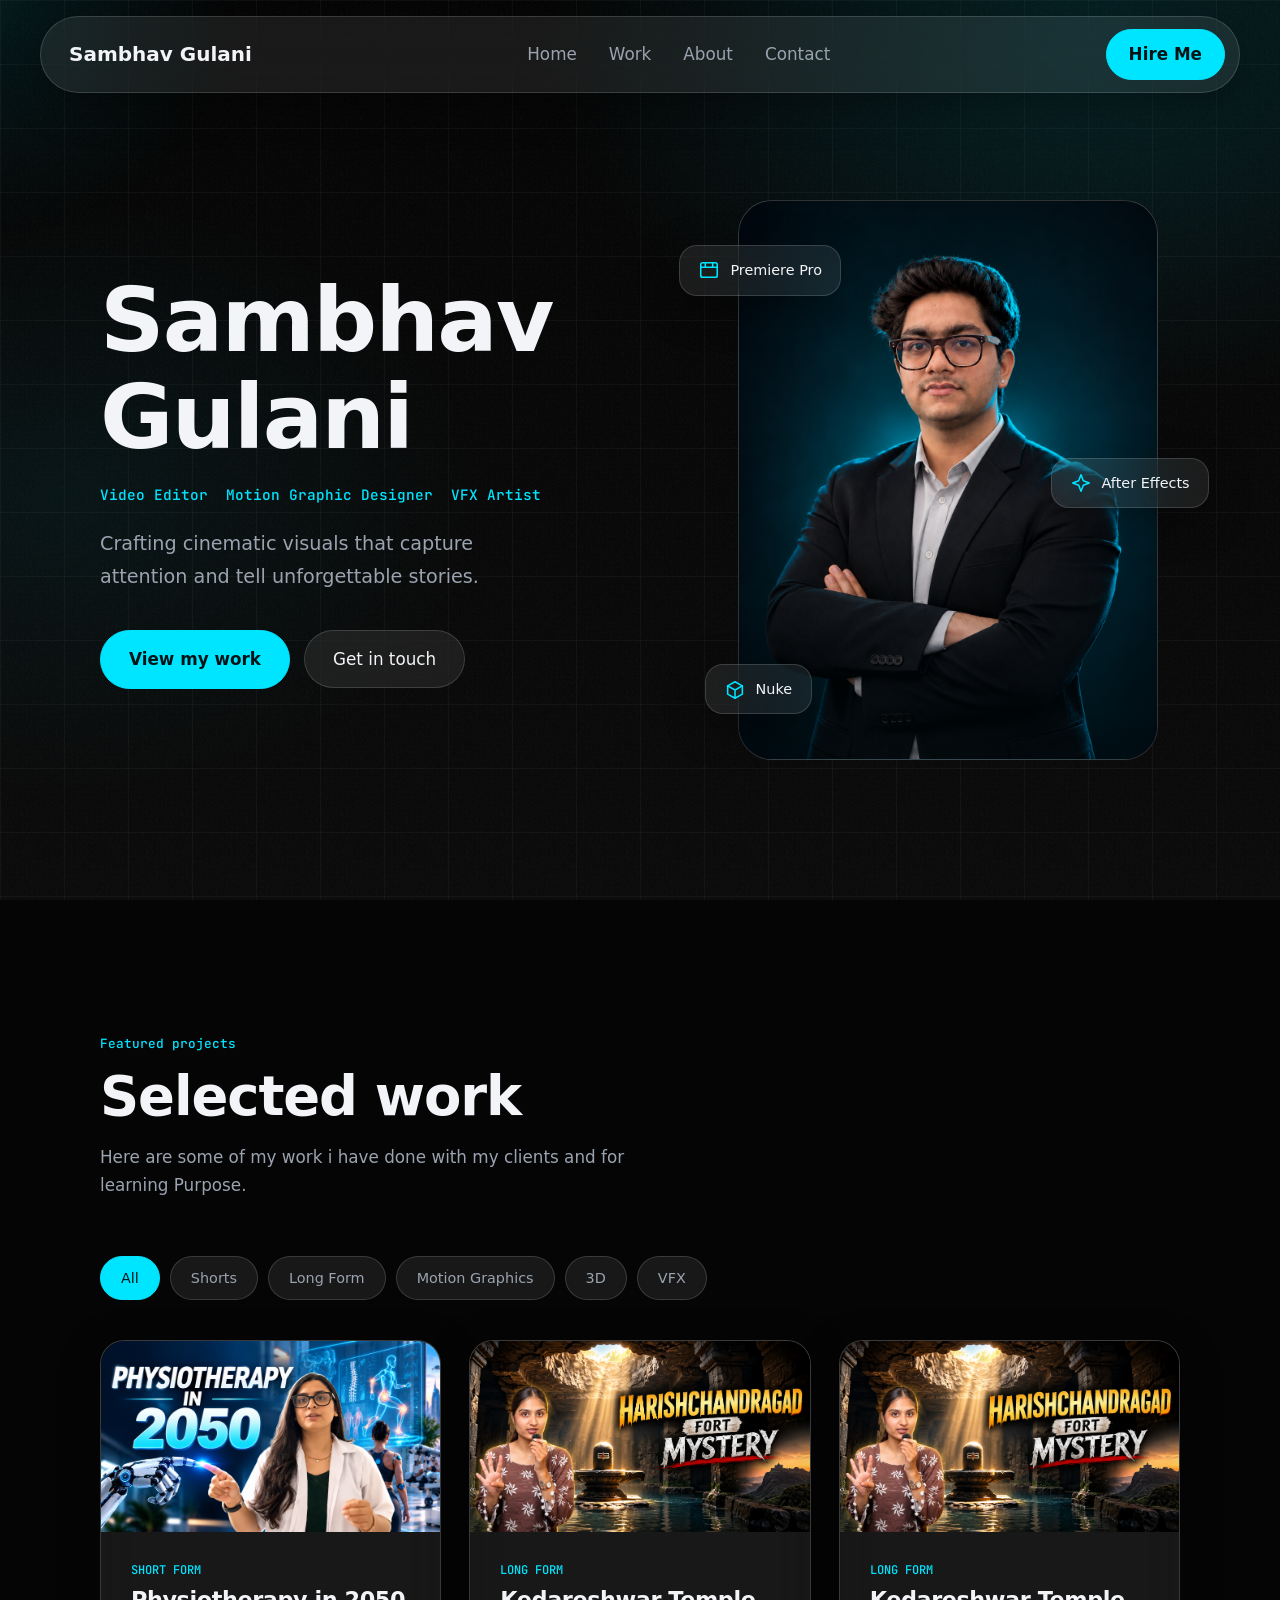
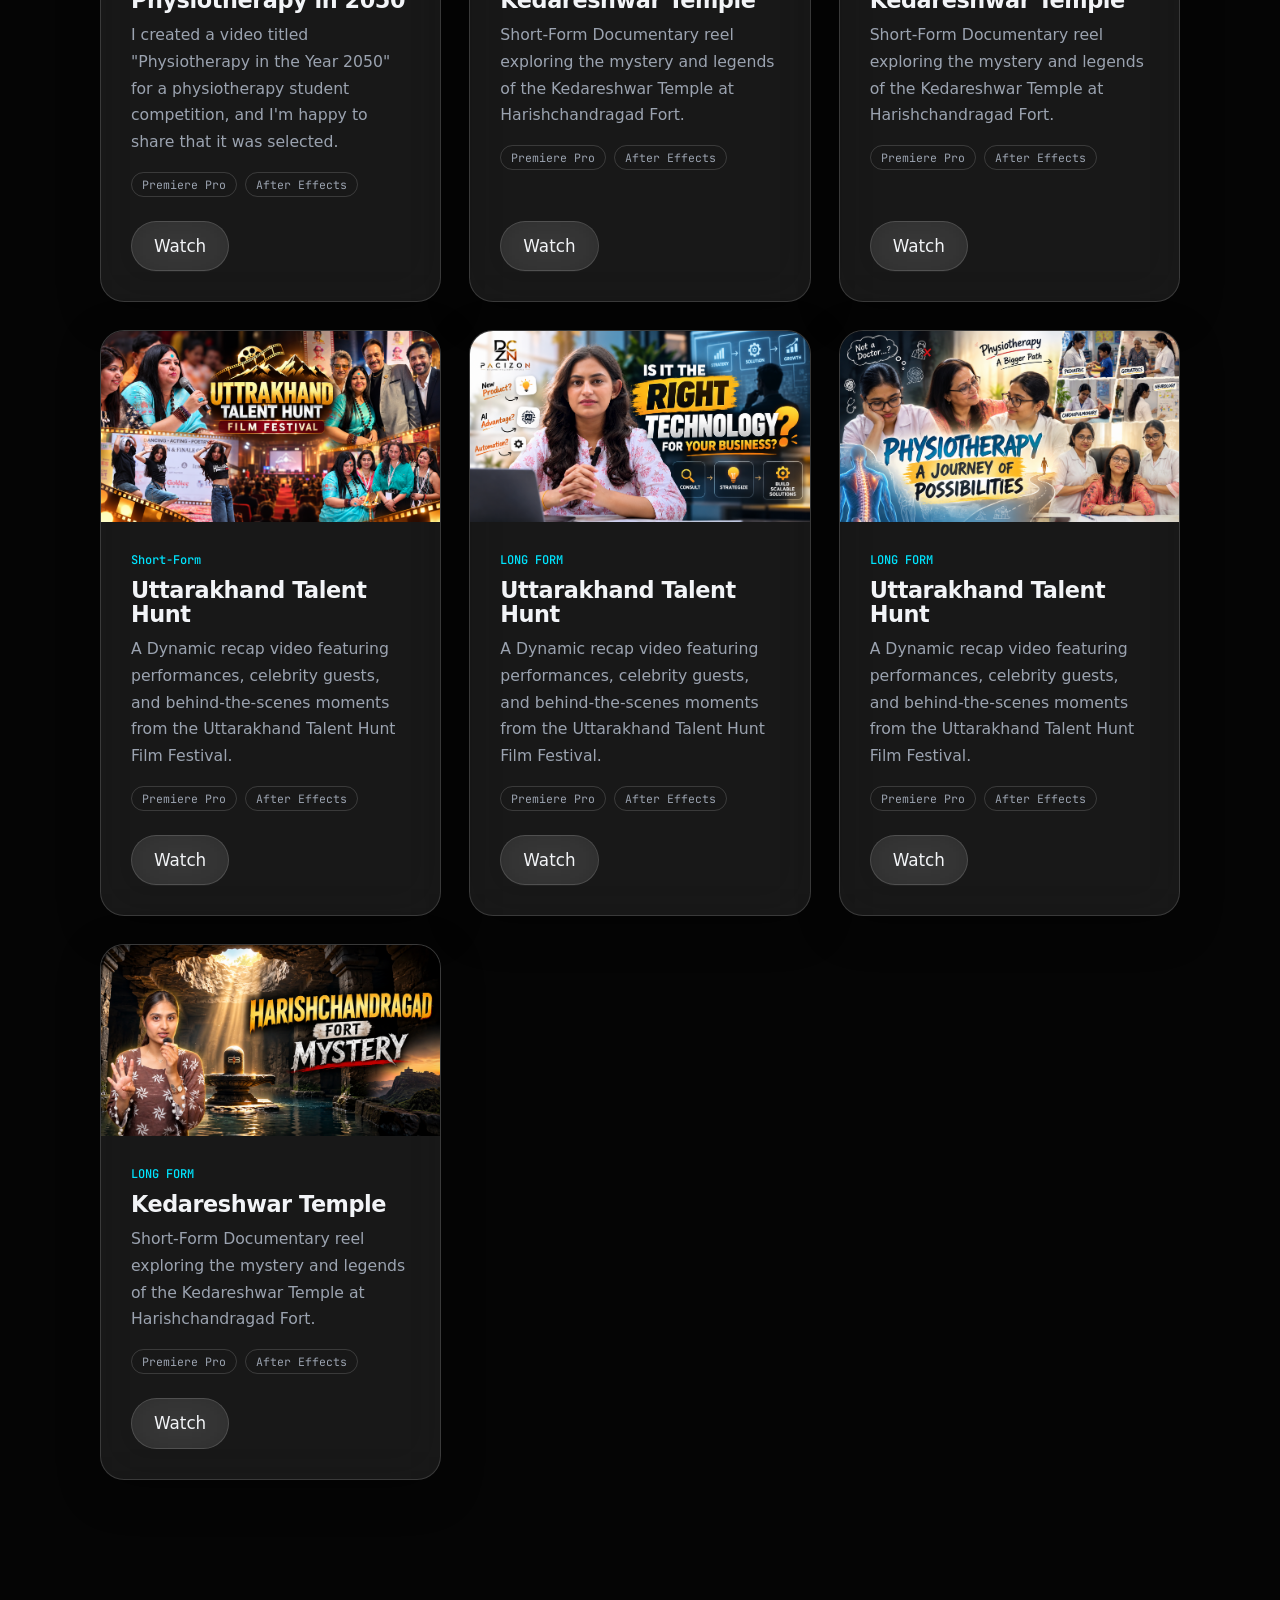
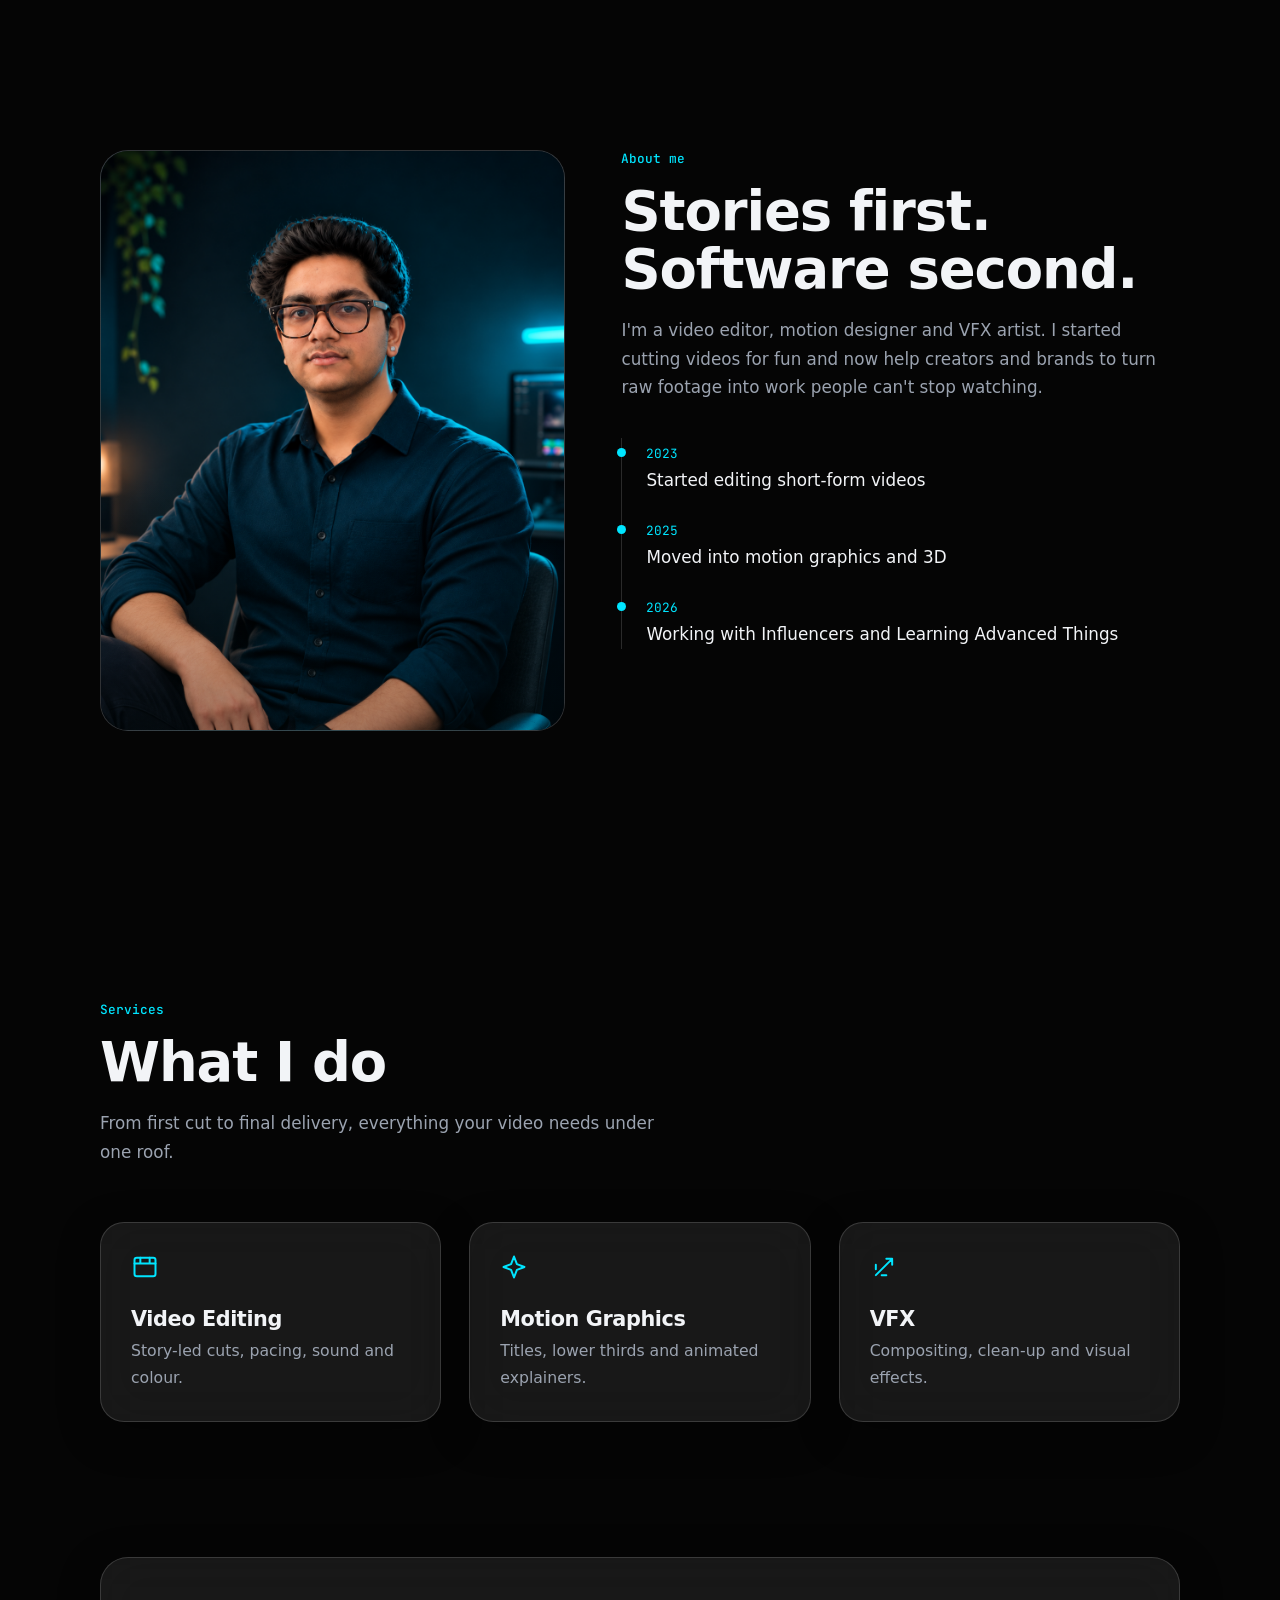
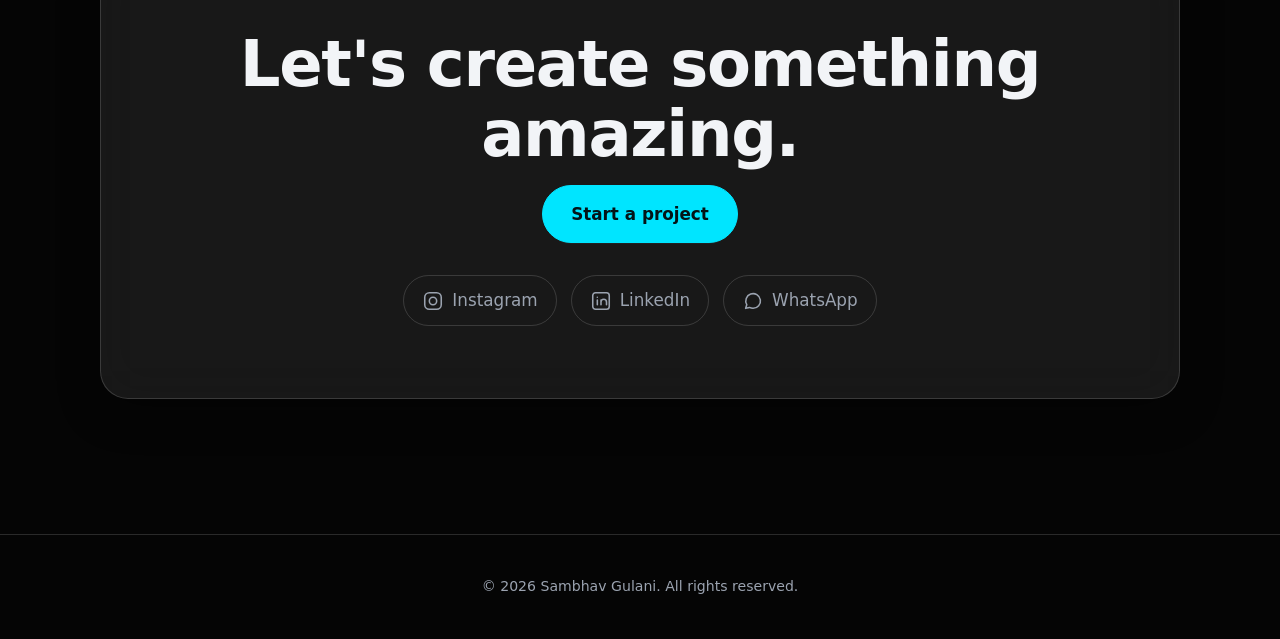
==== commit 5ab6d05c: "Update index.html" ====
--- a/index.html
+++ b/index.html
@@ -394,6 +394,28 @@
 </article>
 
 
+
+<article class="glass proj lift tilt" data-c="long">
+    <div class="thumb" style="background-image:url('thumbnails/2.png'); background-size:cover; background-position:center;"></div>
+
+    <div class="pbody">
+        <span class="cat">LONG FORM</span>
+        <h3>Kedareshwar Temple</h3>
+        <p>Short-Form Documentary reel exploring the mystery and legends of the Kedareshwar Temple at Harishchandragad Fort.</p>
+
+        <div class="sw">
+            <span>Premiere Pro</span>
+            <span>After Effects</span>
+        </div>
+
+        <a class="btn" href="https://res.cloudinary.com/ocfi6mjh/video/upload/TEST_VIDEO_FOR_INTERNSHIP.mp4" target="_blank" rel="noopener noreferrer">
+            Watch
+        </a>
+    </div>
+</article> 
+
+
+
 <article class="glass proj lift tilt" data-c="long">
     <div class="thumb" style="background-image:url('thumbnails/3.png'); background-size:cover; background-position:center;"></div>
 
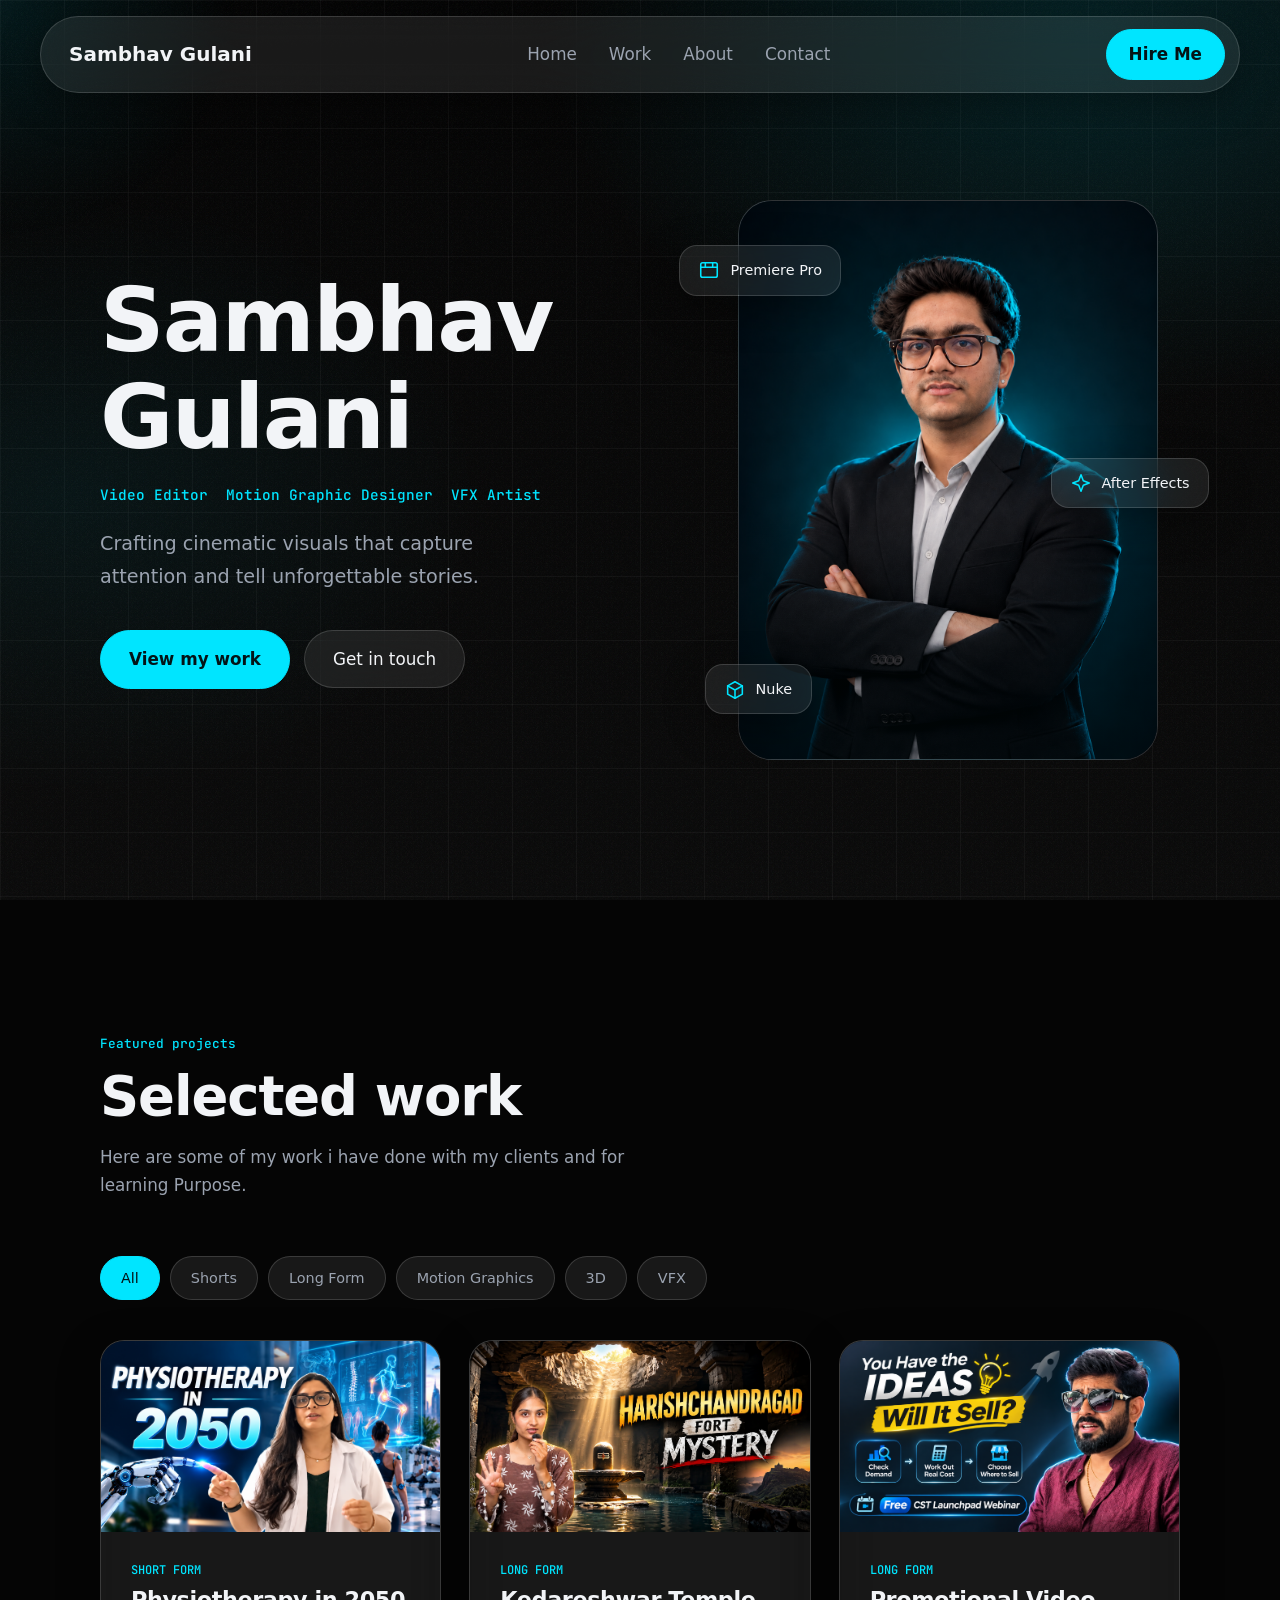
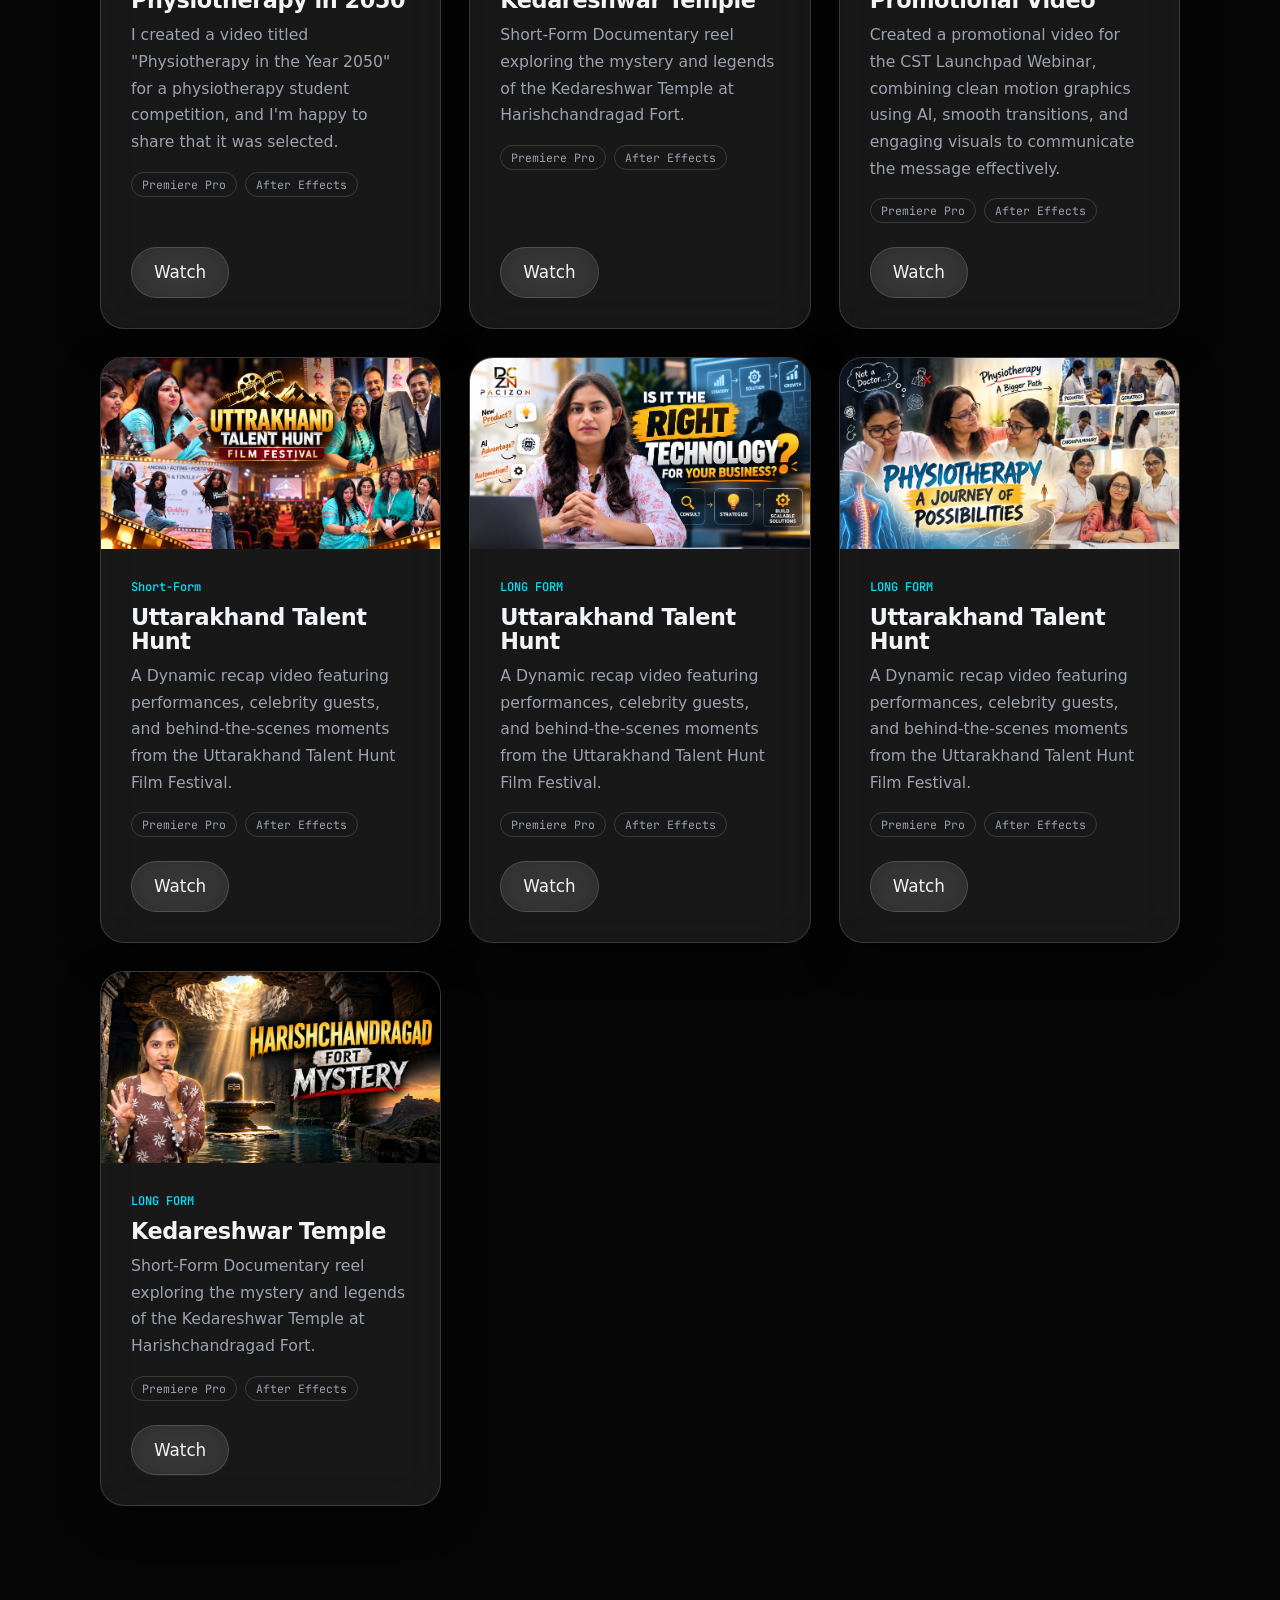
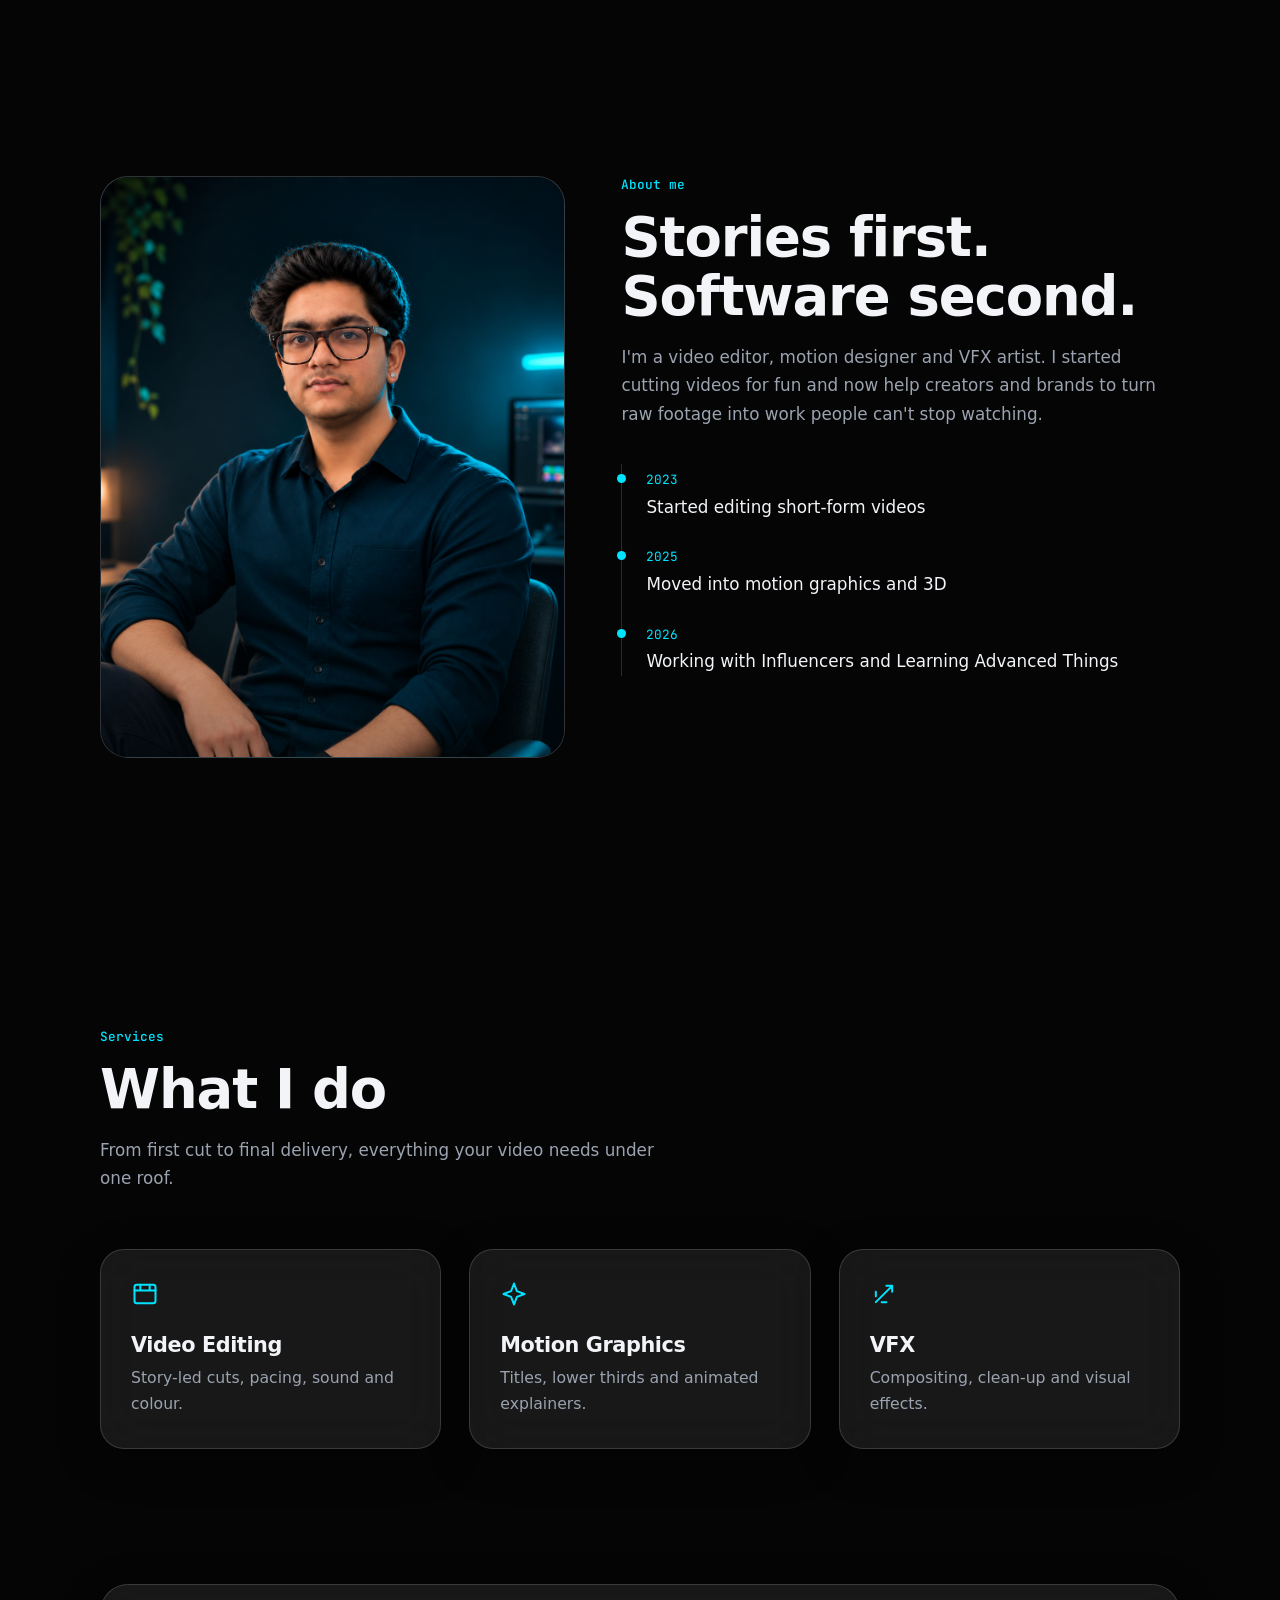
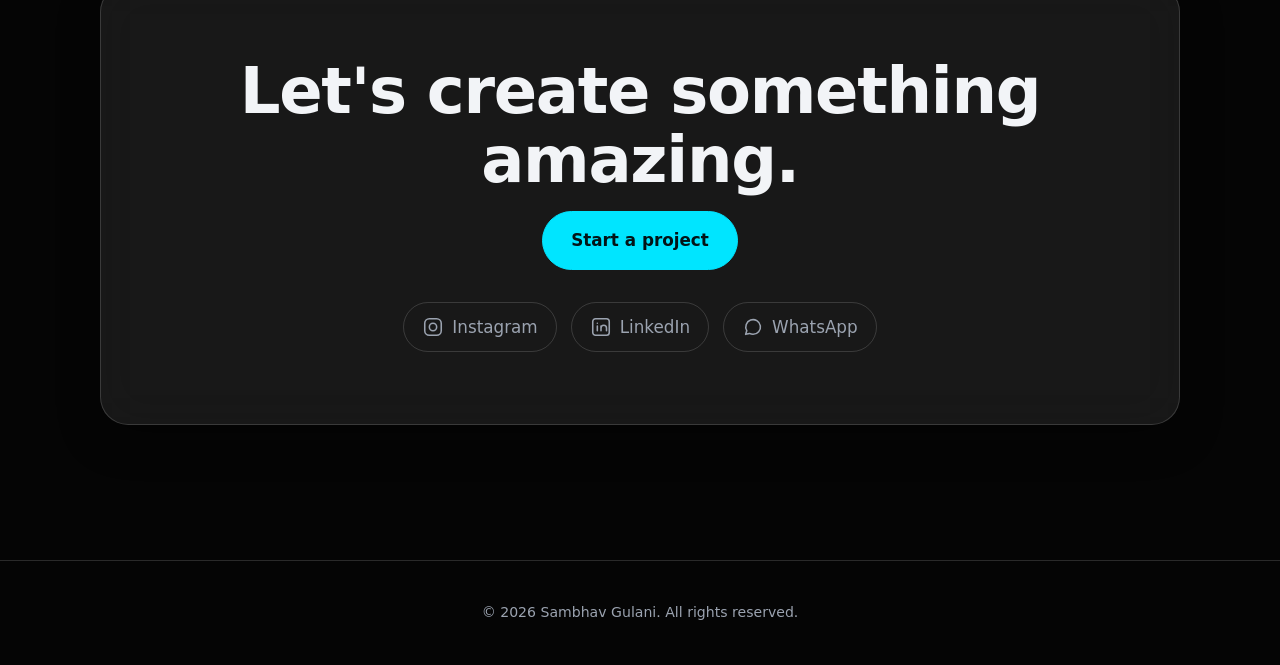
==== commit eed1791f: "Update index.html" ====
--- a/index.html
+++ b/index.html
@@ -396,18 +396,17 @@
 
 
 <article class="glass proj lift tilt" data-c="long">
-    <div class="thumb" style="background-image:url('thumbnails/2.png'); background-size:cover; background-position:center;"></div>
+    <div class="thumb" style="background-image:url('thumbnails/6.png'); background-size:cover; background-position:center;"></div>
 
     <div class="pbody">
         <span class="cat">LONG FORM</span>
-        <h3>Kedareshwar Temple</h3>
-        <p>Short-Form Documentary reel exploring the mystery and legends of the Kedareshwar Temple at Harishchandragad Fort.</p>
+        <h3>Promotional Video</h3>
+        <p>Created a promotional video for the CST Launchpad Webinar, combining clean motion graphics using AI, smooth transitions, and engaging visuals to communicate the message effectively.</p>
 
         <div class="sw">
             <span>Premiere Pro</span>
             <span>After Effects</span>
         </div>
-
         <a class="btn" href="https://res.cloudinary.com/ocfi6mjh/video/upload/TEST_VIDEO_FOR_INTERNSHIP.mp4" target="_blank" rel="noopener noreferrer">
             Watch
         </a>
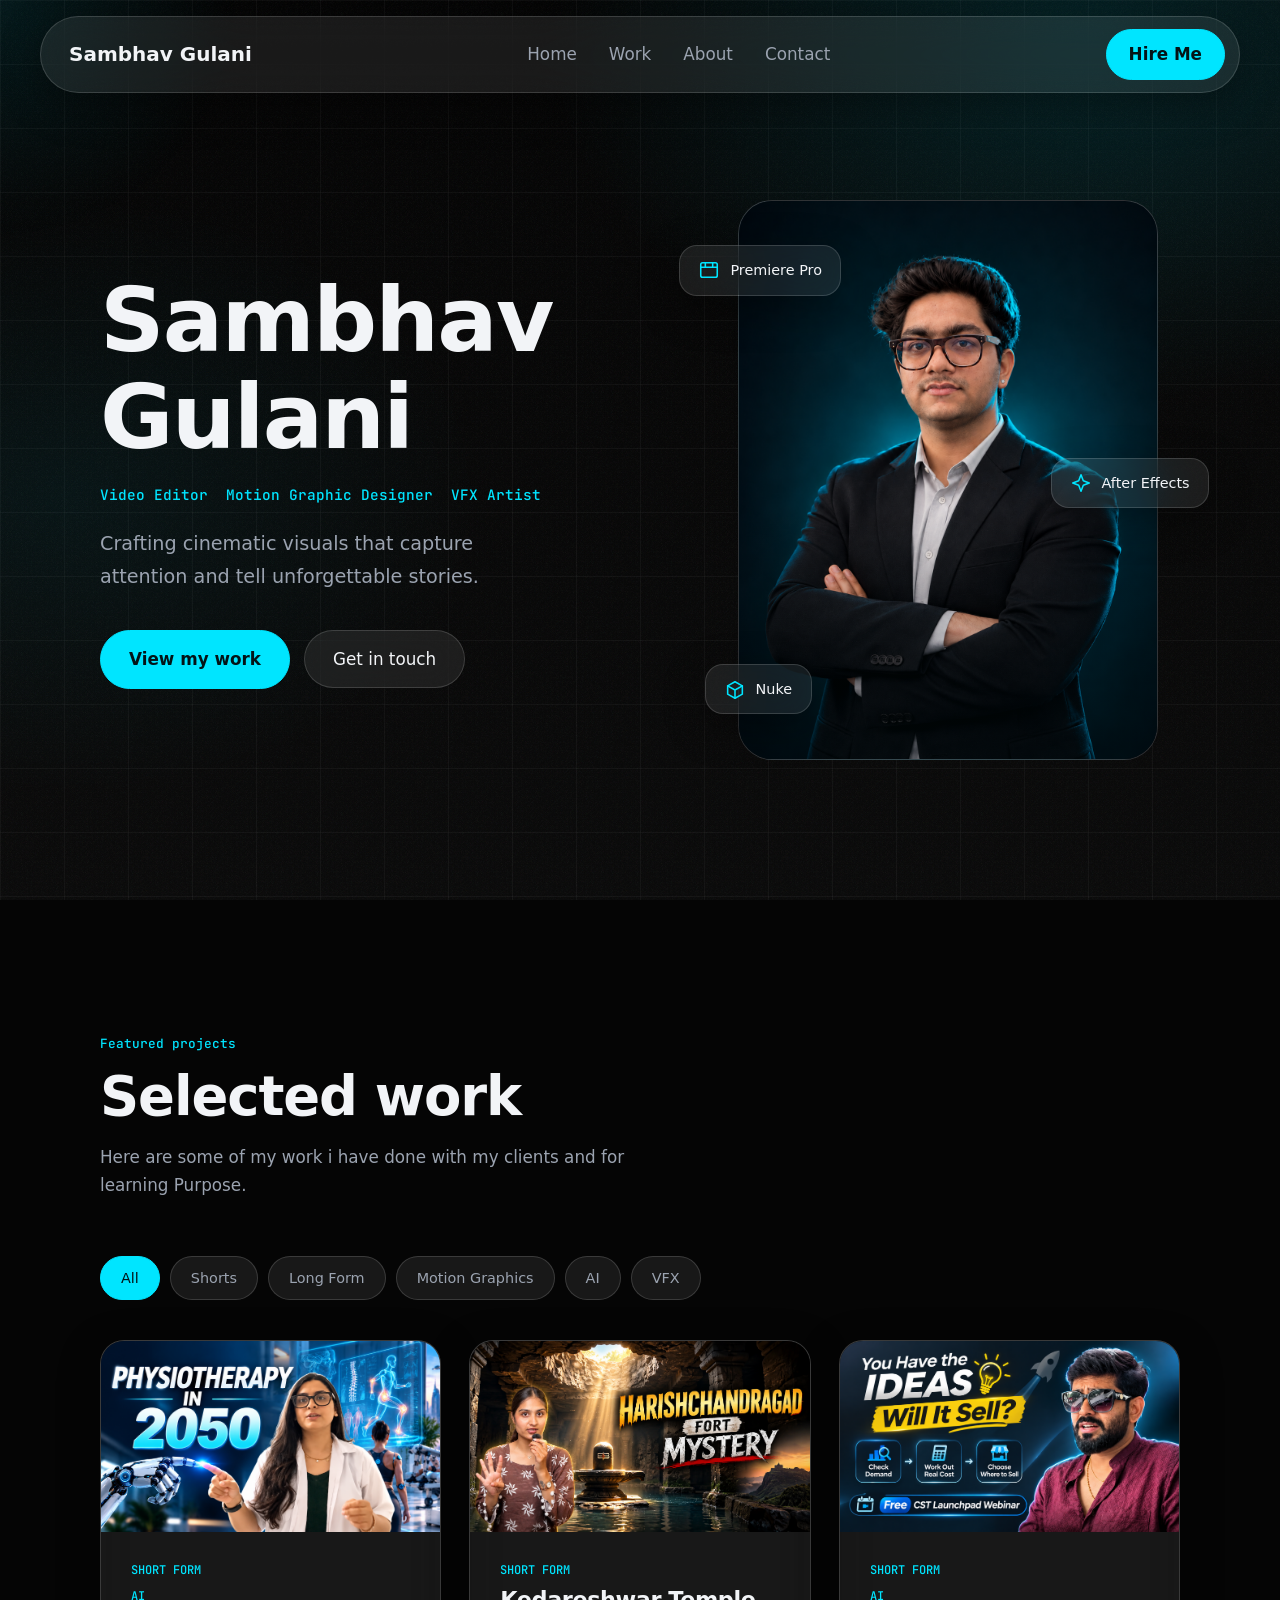
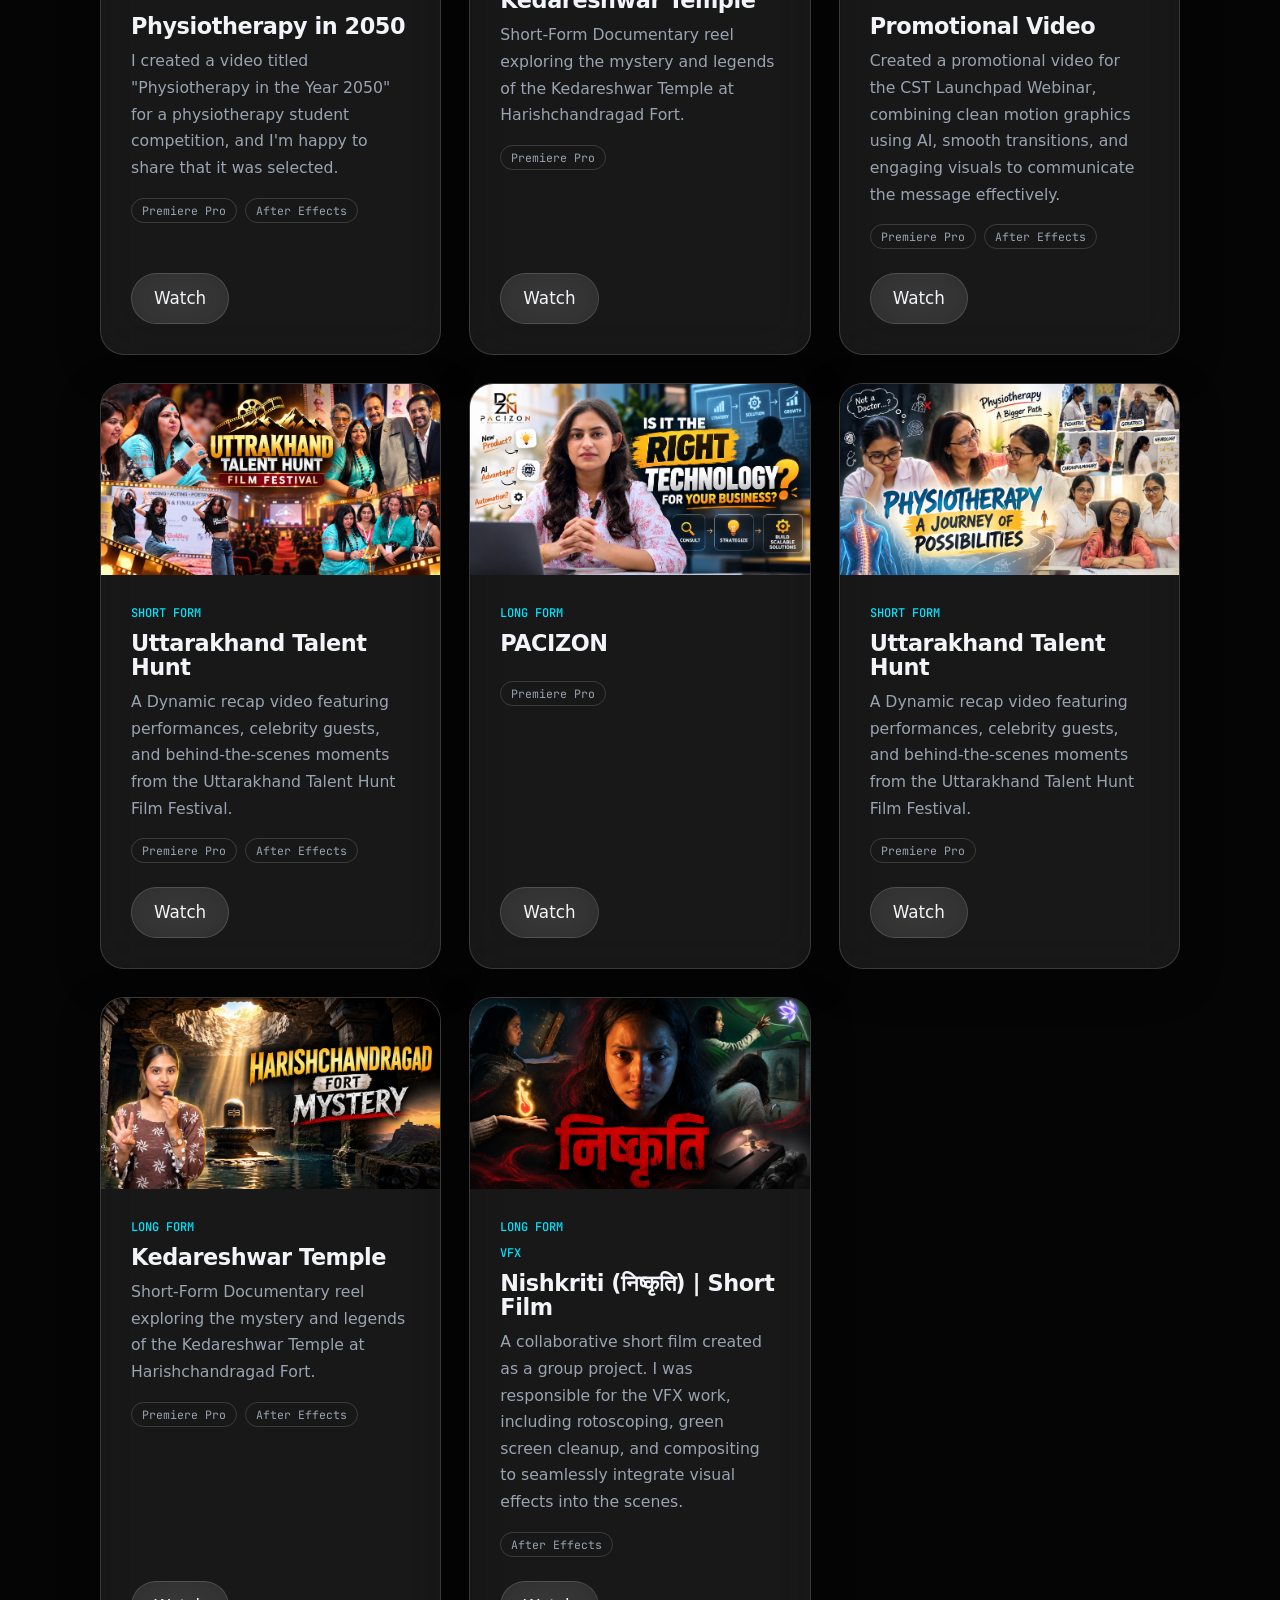
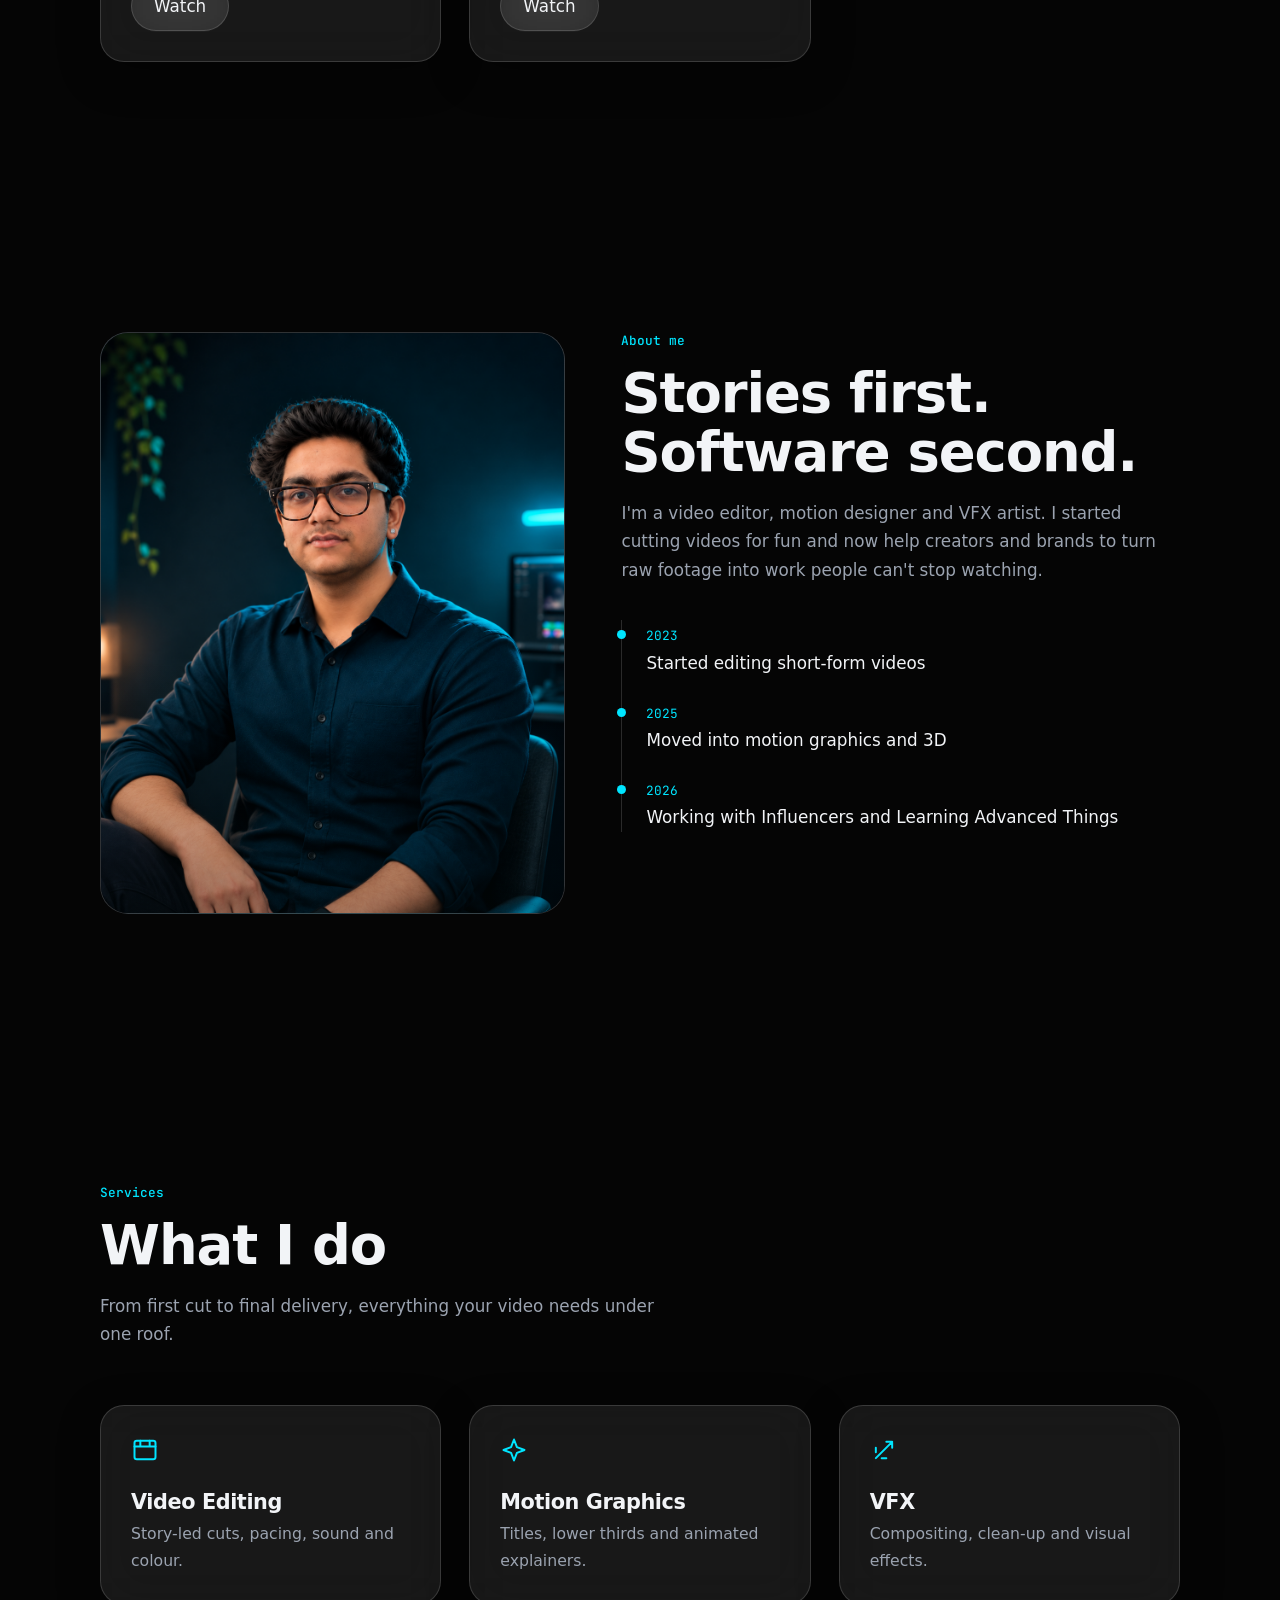
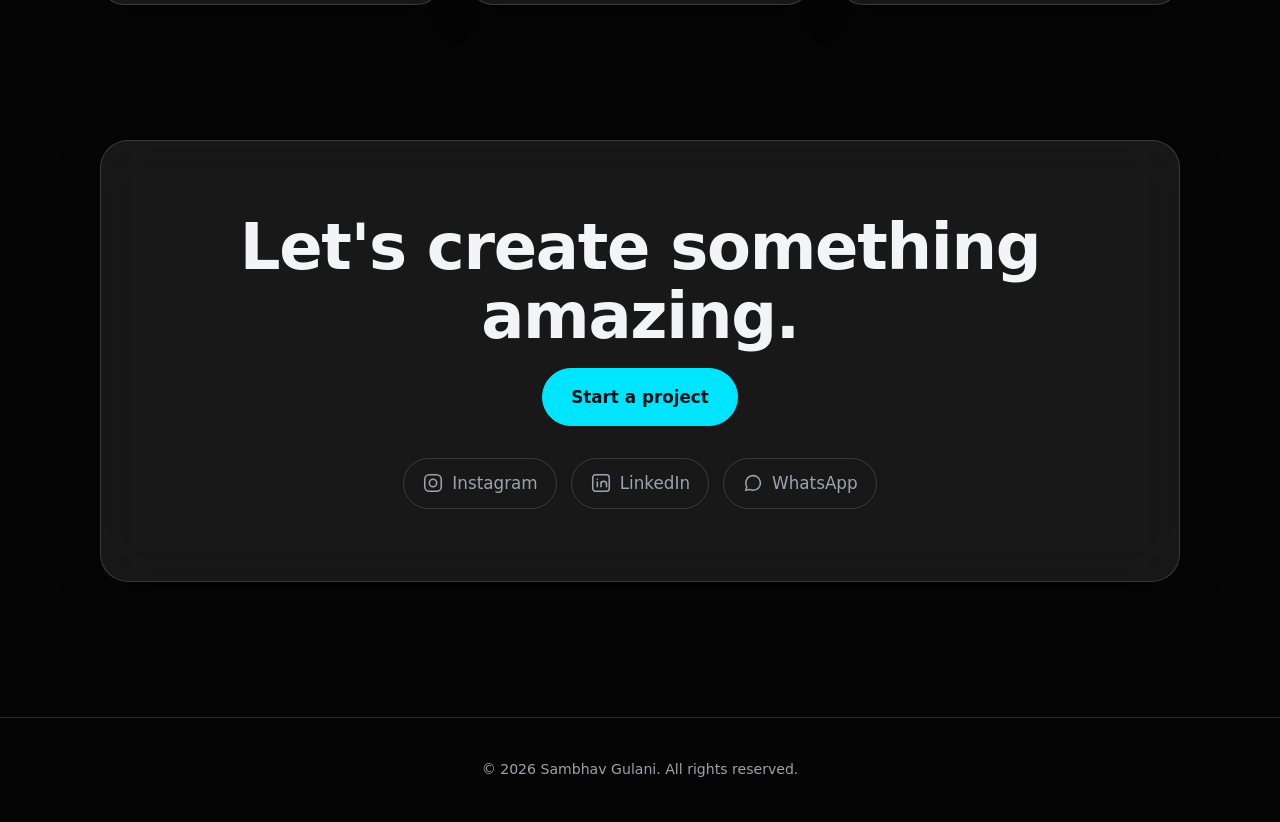
==== commit 8aa183bc: ".." ====
--- a/index.html
+++ b/index.html
@@ -344,7 +344,7 @@
   <span class="tag">Featured projects</span><h2>Selected work</h2>
   <p class="lead">Here are some of my work i have done with my clients and for learning Purpose.</p>
   <div class="filters" role="group" aria-label="Filter projects">
-    <button class="active" data-f="all">All</button><button data-f="shorts">Shorts</button><button data-f="long">Long Form</button><button data-f="motion">Motion Graphics</button><button data-f="3d">3D</button><button data-f="vfx">VFX</button>
+    <button class="active" data-f="all">All</button><button data-f="shorts">Shorts</button><button data-f="long">Long Form</button><button data-f="motion">Motion Graphics</button><button data-f="AI">AI</button><button data-f="vfx">VFX</button>
   </div>
   <div class="grid pgrid">
     
@@ -353,11 +353,12 @@
 
 
 
-<article class="glass proj lift tilt" data-c="shorts">
+<article class="glass proj lift tilt" data-c="shorts AI">
     <div class="thumb" style="background-image:url('thumbnails/1.png'); background-size:cover; background-position:center;"></div>
 
     <div class="pbody">
         <span class="cat">SHORT FORM</span>
+        <span class="cat">AI</span>
         <h3>Physiotherapy in 2050</h3>
         <p>I created a video titled "Physiotherapy in the Year 2050" for a physiotherapy student competition, and I'm happy to share that it was selected.</p>
 
@@ -367,6 +368,106 @@
         </div>
 
         <a class="btn" href="https://res.cloudinary.com/ocfi6mjh/video/upload/physiotherapy_Mahek.mp4" target="_blank" rel="noopener noreferrer">
+            Watch
+        </a>
+    </div>
+</article>
+
+
+
+<article class="glass proj lift tilt" data-c="shorts">
+    <div class="thumb" style="background-image:url('thumbnails/2.png'); background-size:cover; background-position:center;"></div>
+
+    <div class="pbody">
+        <span class="cat">SHORT FORM</span>
+        <h3>Kedareshwar Temple</h3>
+        <p>Short-Form Documentary reel exploring the mystery and legends of the Kedareshwar Temple at Harishchandragad Fort.</p>
+
+        <div class="sw">
+            <span>Premiere Pro</span>
+        </div>
+
+        <a class="btn" href="https://res.cloudinary.com/ocfi6mjh/video/upload/harish_chandra_fort.mp4" target="_blank" rel="noopener noreferrer">
+            Watch
+        </a>
+    </div>
+</article>
+
+
+
+<article class="glass proj lift tilt" data-c="shorts AI">
+    <div class="thumb" style="background-image:url('thumbnails/6.png'); background-size:cover; background-position:center;"></div>
+
+    <div class="pbody">
+        <span class="cat">SHORT FORM</span>
+        <span class="cat">AI</span>
+        <h3>Promotional Video</h3>
+        <p>Created a promotional video for the CST Launchpad Webinar, combining clean motion graphics using AI, smooth transitions, and engaging visuals to communicate the message effectively.</p>
+
+        <div class="sw">
+            <span>Premiere Pro</span>
+            <span>After Effects</span>
+        </div>
+        <a class="btn" href="https://res.cloudinary.com/ocfi6mjh/video/upload/TEST_VIDEO_FOR_INTERNSHIP.mp4" target="_blank" rel="noopener noreferrer">
+            Watch
+        </a>
+    </div>
+</article> 
+
+
+
+<article class="glass proj lift tilt" data-c="shorts">
+    <div class="thumb" style="background-image:url('thumbnails/3.png'); background-size:cover; background-position:center;"></div>
+
+    <div class="pbody">
+        <span class="cat">SHORT FORM</span>
+        <h3>Uttarakhand Talent Hunt</h3>
+        <p>A Dynamic recap video featuring performances, celebrity guests, and behind-the-scenes moments from the Uttarakhand Talent Hunt Film Festival.</p>
+
+        <div class="sw">
+            <span>Premiere Pro</span>
+            <span>After Effects</span>
+        </div>
+
+        <a class="btn" href="https://res.cloudinary.com/ocfi6mjh/video/upload/UK_TALENT_HUNT_day-1.mp4" target="_blank" rel="noopener noreferrer">
+            Watch
+        </a>
+    </div>
+</article>
+
+<article class="glass proj lift tilt" data-c="long">
+    <div class="thumb" style="background-image:url('thumbnails/4.png'); background-size:cover; background-position:center;"></div>
+
+    <div class="pbody">
+        <span class="cat">LONG FORM</span>
+        <h3>PACIZON</h3>
+        <p></p>
+
+        <div class="sw">
+            <span>Premiere Pro</span>
+        </div>
+
+        <a class="btn" href="https://res.cloudinary.com/ocfi6mjh/video/upload/PACIZON.mp4" target="_blank" rel="noopener noreferrer">
+            Watch
+        </a>
+    </div>
+</article>
+
+
+
+<article class="glass proj lift tilt" data-c="shorts">
+    <div class="thumb" style="background-image:url('thumbnails/5.png'); background-size:cover; background-position:center;"></div>
+
+    <div class="pbody">
+        <span class="cat">SHORT FORM</span>
+        <h3>Uttarakhand Talent Hunt</h3>
+        <p>A Dynamic recap video featuring performances, celebrity guests, and behind-the-scenes moments from the Uttarakhand Talent Hunt Film Festival.</p>
+
+        <div class="sw">
+            <span>Premiere Pro</span>
+        </div>
+
+        <a class="btn" href="https://res.cloudinary.com/ocfi6mjh/video/upload/MAHEK_NAKSHI.mp4" target="_blank" rel="noopener noreferrer">
             Watch
         </a>
     </div>
@@ -387,113 +488,37 @@
             <span>After Effects</span>
         </div>
 
-        <a class="btn" href="https://res.cloudinary.com/ocfi6mjh/video/upload/harish_chandra_fort.mp4" target="_blank" rel="noopener noreferrer">
-            Watch
-        </a>
-    </div>
-</article>
-
-
-
-<article class="glass proj lift tilt" data-c="long">
-    <div class="thumb" style="background-image:url('thumbnails/6.png'); background-size:cover; background-position:center;"></div>
-
-    <div class="pbody">
-        <span class="cat">LONG FORM</span>
-        <h3>Promotional Video</h3>
-        <p>Created a promotional video for the CST Launchpad Webinar, combining clean motion graphics using AI, smooth transitions, and engaging visuals to communicate the message effectively.</p>
-
-        <div class="sw">
-            <span>Premiere Pro</span>
-            <span>After Effects</span>
-        </div>
-        <a class="btn" href="https://res.cloudinary.com/ocfi6mjh/video/upload/TEST_VIDEO_FOR_INTERNSHIP.mp4" target="_blank" rel="noopener noreferrer">
-            Watch
-        </a>
-    </div>
-</article> 
-
-
-
-<article class="glass proj lift tilt" data-c="long">
-    <div class="thumb" style="background-image:url('thumbnails/3.png'); background-size:cover; background-position:center;"></div>
-
-    <div class="pbody">
-        <span class="cat">Short-Form</span>
-        <h3>Uttarakhand Talent Hunt</h3>
-        <p>A Dynamic recap video featuring performances, celebrity guests, and behind-the-scenes moments from the Uttarakhand Talent Hunt Film Festival.</p>
-
-        <div class="sw">
-            <span>Premiere Pro</span>
-            <span>After Effects</span>
-        </div>
-
-        <a class="btn" href="https://res.cloudinary.com/ocfi6mjh/video/upload/UK_TALENT_HUNT_day-1.mp4" target="_blank" rel="noopener noreferrer">
-            Watch
-        </a>
-    </div>
-</article>
-
-<article class="glass proj lift tilt" data-c="long">
-    <div class="thumb" style="background-image:url('thumbnails/4.png'); background-size:cover; background-position:center;"></div>
-
-    <div class="pbody">
-        <span class="cat">LONG FORM</span>
-        <h3>Uttarakhand Talent Hunt</h3>
-        <p>A Dynamic recap video featuring performances, celebrity guests, and behind-the-scenes moments from the Uttarakhand Talent Hunt Film Festival.</p>
-
-        <div class="sw">
-            <span>Premiere Pro</span>
-            <span>After Effects</span>
-        </div>
-
-        <a class="btn" href="https://res.cloudinary.com/ocfi6mjh/video/upload/PACIZON.mp4" target="_blank" rel="noopener noreferrer">
-            Watch
-        </a>
-    </div>
-</article>
-
-
-
-<article class="glass proj lift tilt" data-c="long">
-    <div class="thumb" style="background-image:url('thumbnails/5.png'); background-size:cover; background-position:center;"></div>
-
-    <div class="pbody">
-        <span class="cat">LONG FORM</span>
-        <h3>Uttarakhand Talent Hunt</h3>
-        <p>A Dynamic recap video featuring performances, celebrity guests, and behind-the-scenes moments from the Uttarakhand Talent Hunt Film Festival.</p>
-
-        <div class="sw">
-            <span>Premiere Pro</span>
-            <span>After Effects</span>
-        </div>
-
-        <a class="btn" href="https://res.cloudinary.com/ocfi6mjh/video/upload/MAHEK_NAKSHI.mp4" target="_blank" rel="noopener noreferrer">
-            Watch
-        </a>
-    </div>
-</article>
-
-
-
-<article class="glass proj lift tilt" data-c="long">
-    <div class="thumb" style="background-image:url('thumbnails/2.png'); background-size:cover; background-position:center;"></div>
-
-    <div class="pbody">
-        <span class="cat">LONG FORM</span>
-        <h3>Kedareshwar Temple</h3>
-        <p>Short-Form Documentary reel exploring the mystery and legends of the Kedareshwar Temple at Harishchandragad Fort.</p>
-
-        <div class="sw">
-            <span>Premiere Pro</span>
-            <span>After Effects</span>
-        </div>
-
         <a class="btn" href="https://res.cloudinary.com/ocfi6mjh/video/upload/Workledger_File.mp4" target="_blank" rel="noopener noreferrer">
             Watch
         </a>
     </div>
 </article>
+
+
+
+
+<article class="glass proj lift tilt" data-c="long vfx">
+    <div class="thumb" style="background-image:url('thumbnails/7.png'); background-size:cover; background-position:center;"></div>
+
+    <div class="pbody">
+        <span class="cat">LONG FORM</span>
+        <span class="cat">VFX</span>
+
+        <h3>Nishkriti (निष्कृति) | Short Film</h3>
+
+        <p>A collaborative short film created as a group project. I was responsible for the VFX work, including rotoscoping, green screen cleanup, and compositing to seamlessly integrate visual effects into the scenes.</p>
+
+        <div class="sw">
+            <span>After Effects</span>
+        </div>
+
+        <a class="btn" href="https://res.cloudinary.com/ocfi6mjh/video/upload/v1795207069/Nishkriti_1.mp4" target="_blank" rel="noopener noreferrer">
+            Watch
+        </a>
+    </div>
+</article>
+
+
 
 
 
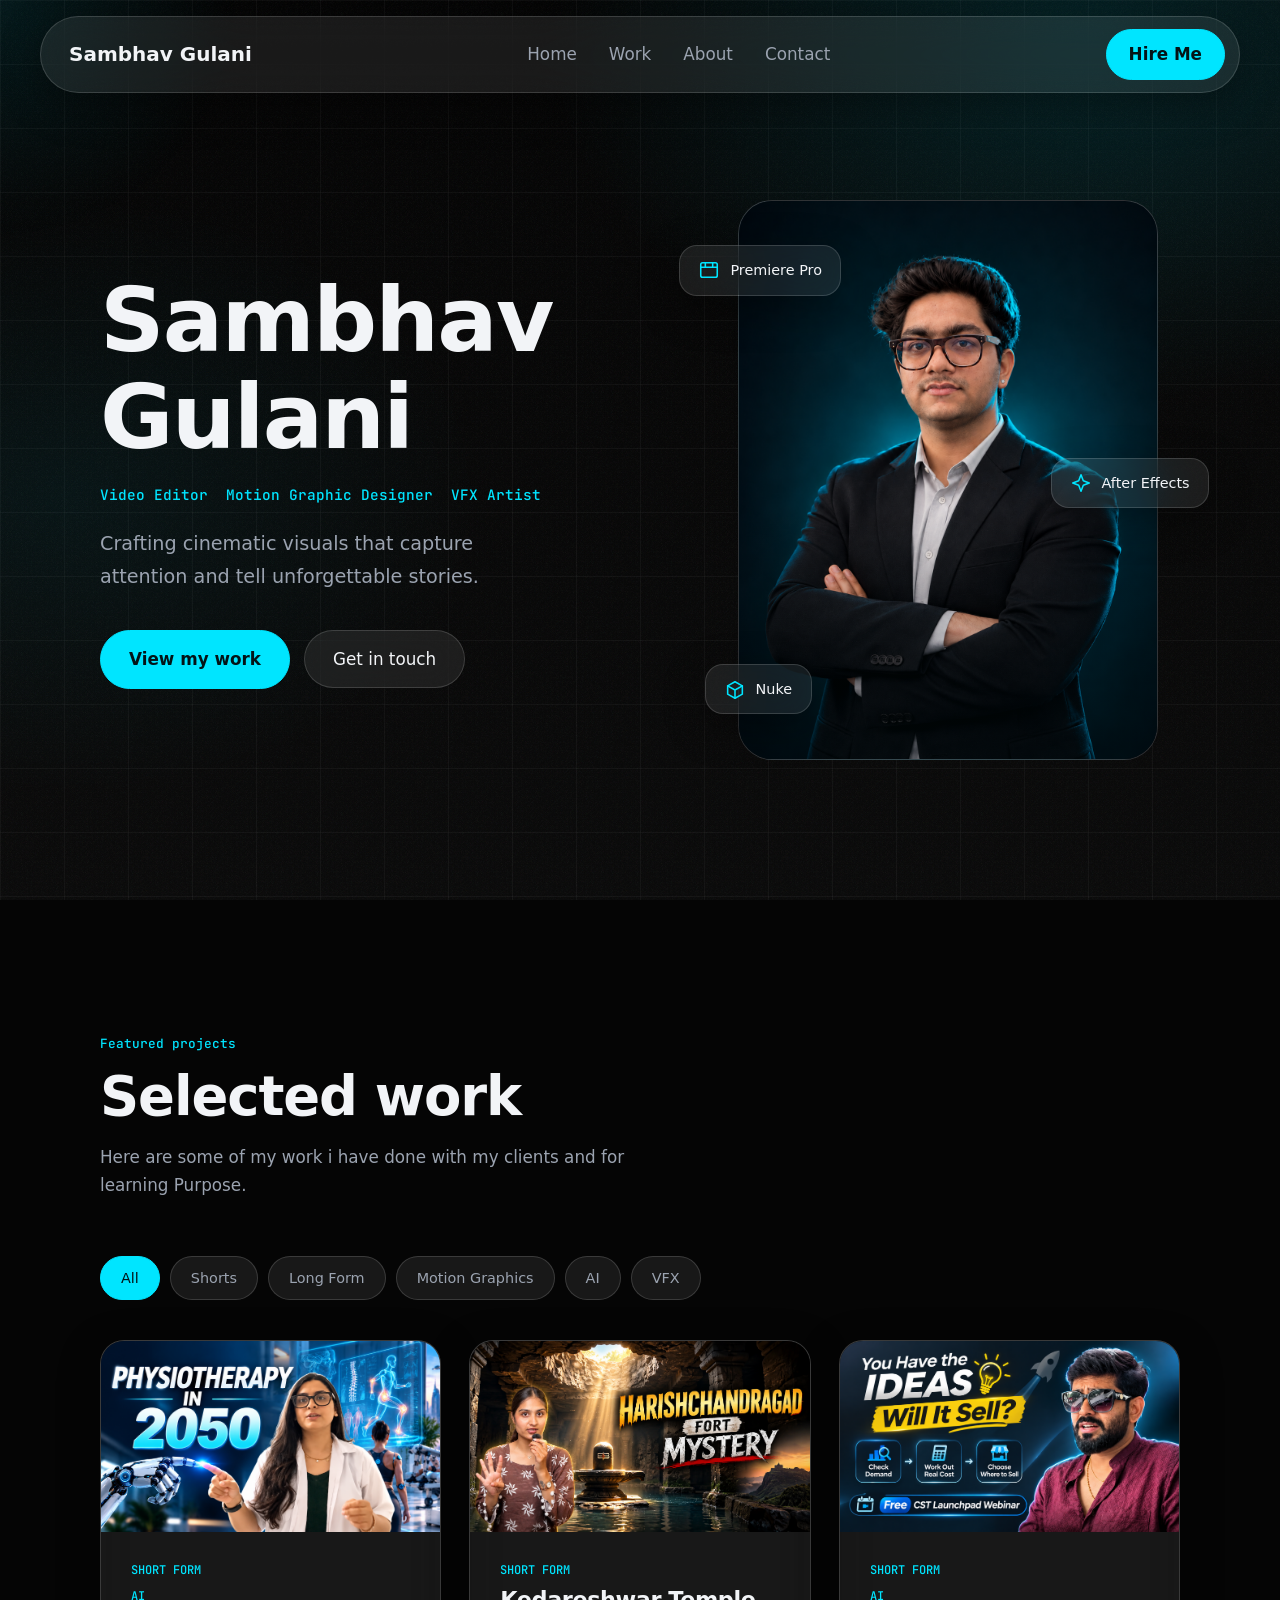
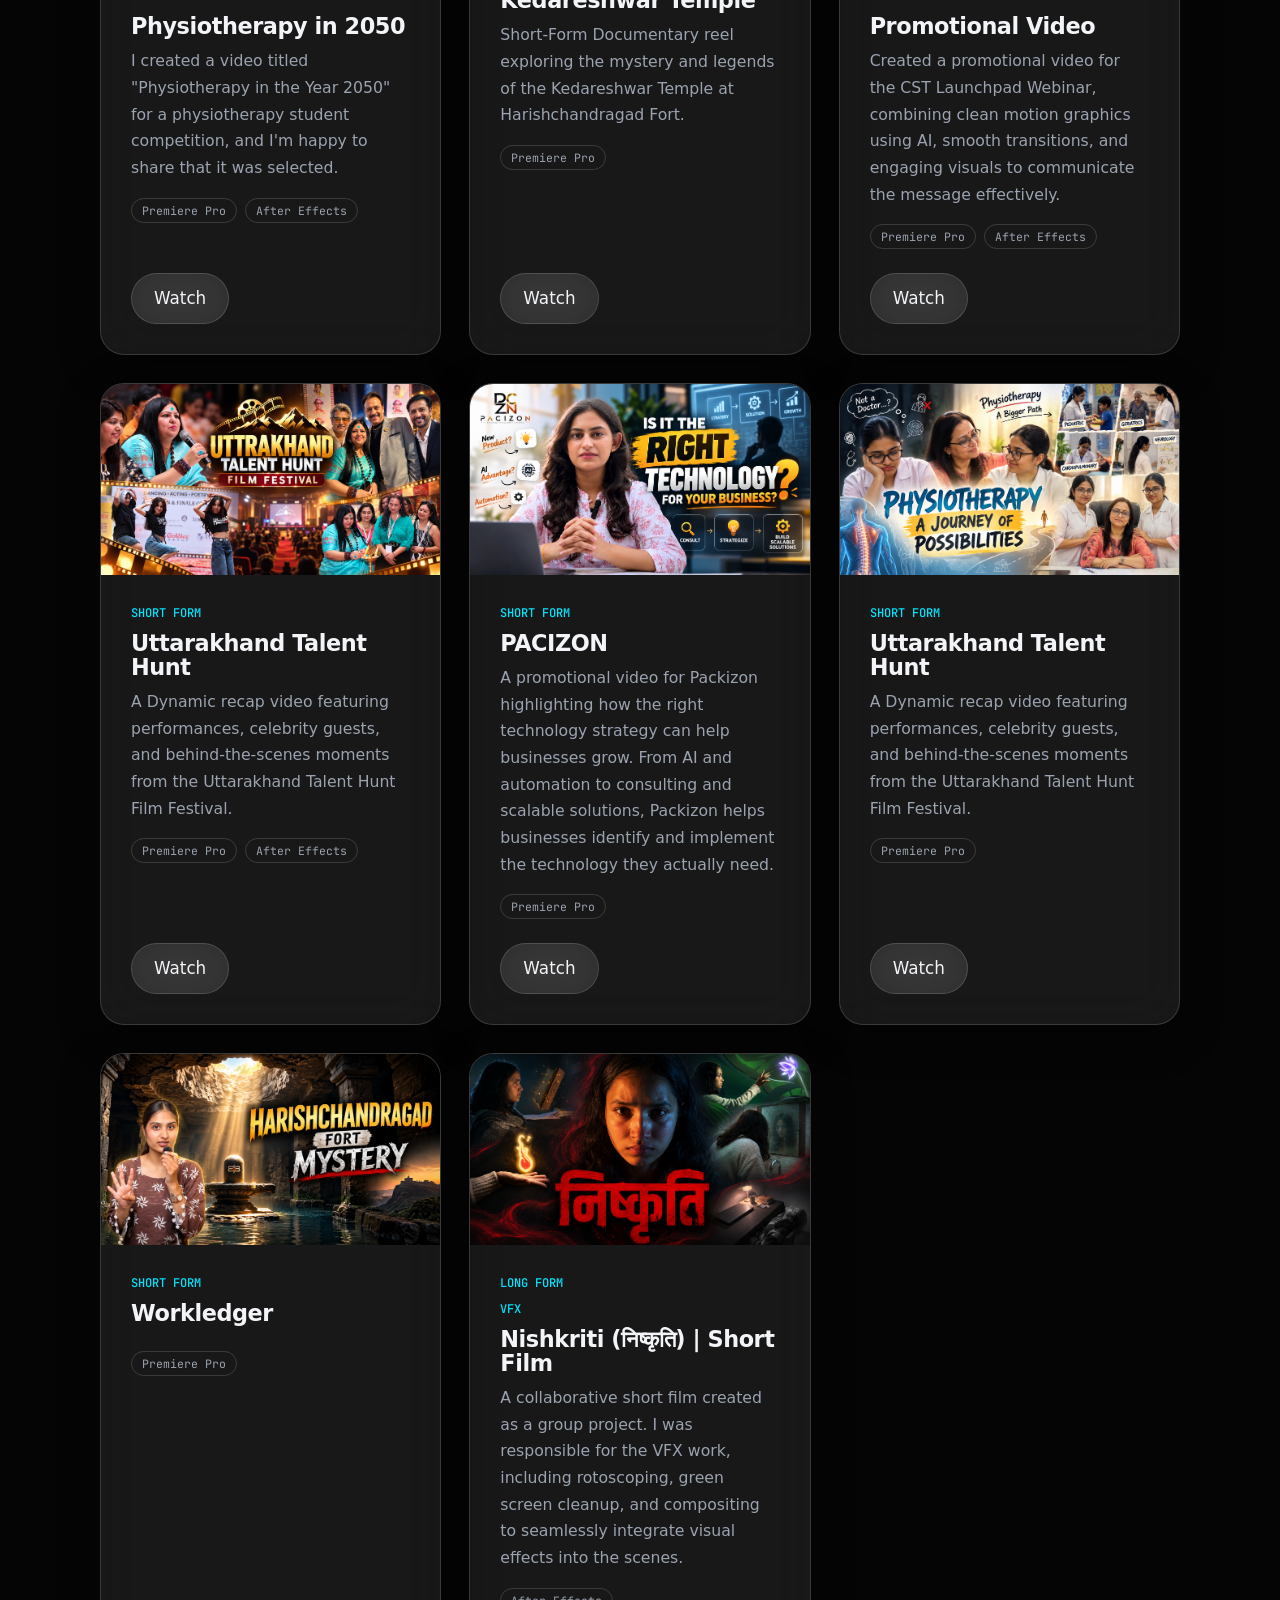
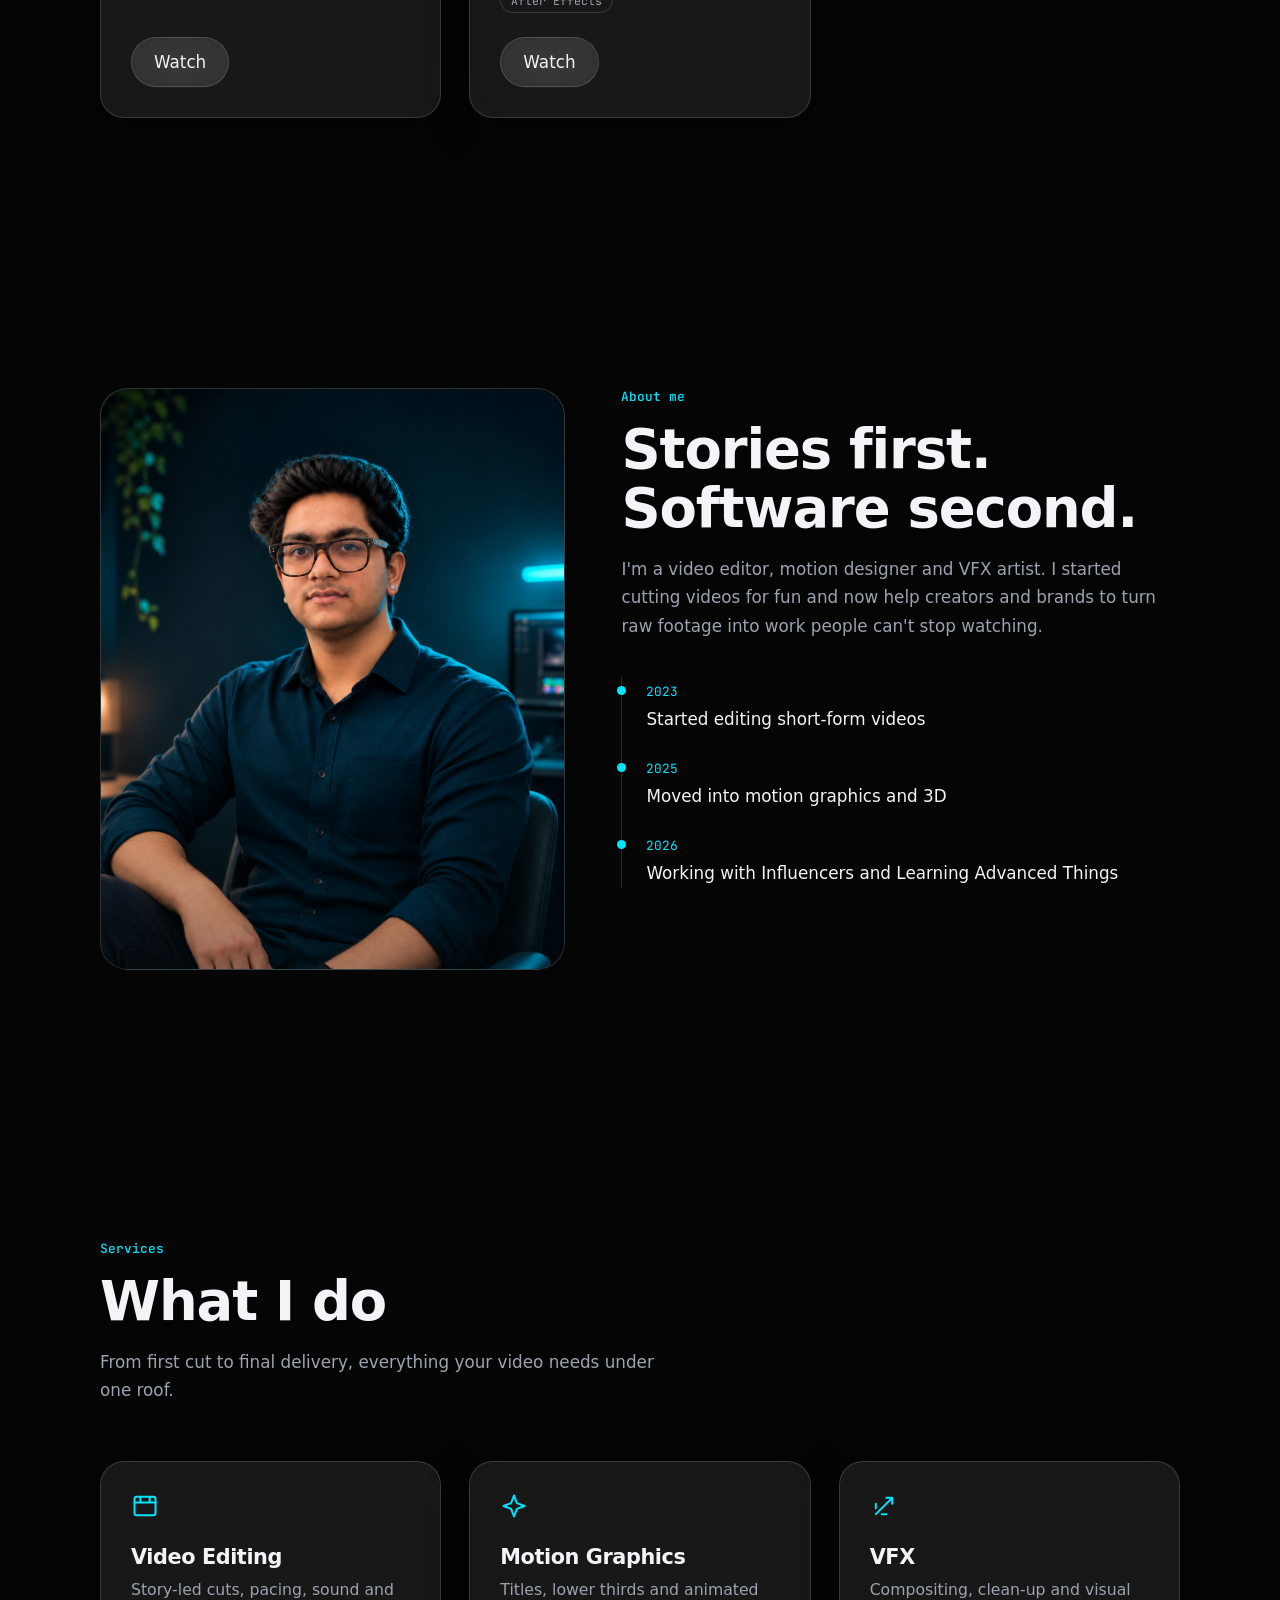
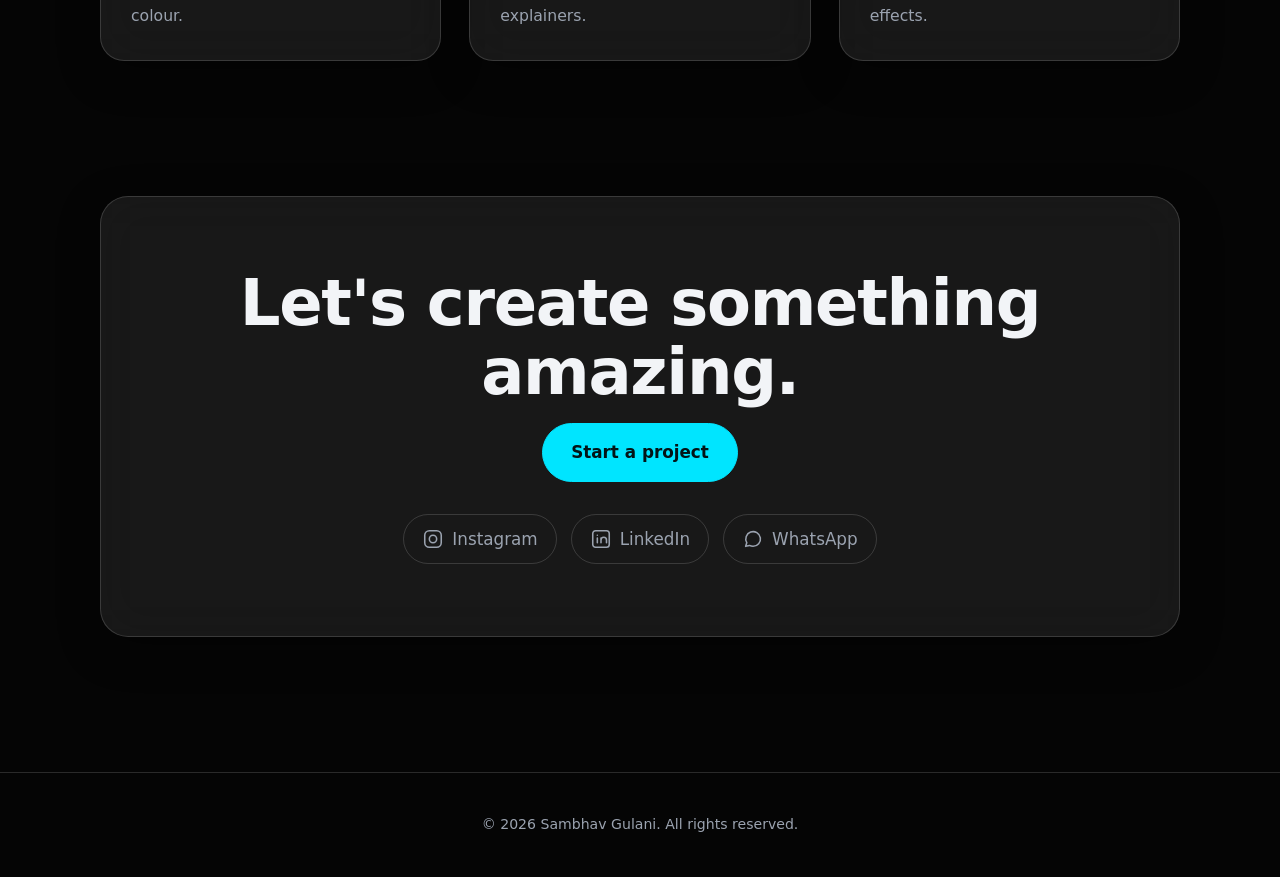
==== commit f849b3cf: ".." ====
--- a/index.html
+++ b/index.html
@@ -435,13 +435,13 @@
     </div>
 </article>
 
-<article class="glass proj lift tilt" data-c="long">
+<article class="glass proj lift tilt" data-c="shorts">
     <div class="thumb" style="background-image:url('thumbnails/4.png'); background-size:cover; background-position:center;"></div>
 
     <div class="pbody">
-        <span class="cat">LONG FORM</span>
+        <span class="cat">SHORT FORM</span>
         <h3>PACIZON</h3>
-        <p></p>
+        <p>A promotional video for Packizon highlighting how the right technology strategy can help businesses grow. From AI and automation to consulting and scalable solutions, Packizon helps businesses identify and implement the technology they actually need.</p>
 
         <div class="sw">
             <span>Premiere Pro</span>
@@ -475,17 +475,16 @@
 
 
 
-<article class="glass proj lift tilt" data-c="long">
+<article class="glass proj lift tilt" data-c="shorts">
     <div class="thumb" style="background-image:url('thumbnails/2.png'); background-size:cover; background-position:center;"></div>
 
     <div class="pbody">
-        <span class="cat">LONG FORM</span>
-        <h3>Kedareshwar Temple</h3>
-        <p>Short-Form Documentary reel exploring the mystery and legends of the Kedareshwar Temple at Harishchandragad Fort.</p>
+        <span class="cat">SHORT FORM</span>
+        <h3>Workledger</h3>
+        <p></p>
 
         <div class="sw">
             <span>Premiere Pro</span>
-            <span>After Effects</span>
         </div>
 
         <a class="btn" href="https://res.cloudinary.com/ocfi6mjh/video/upload/Workledger_File.mp4" target="_blank" rel="noopener noreferrer">
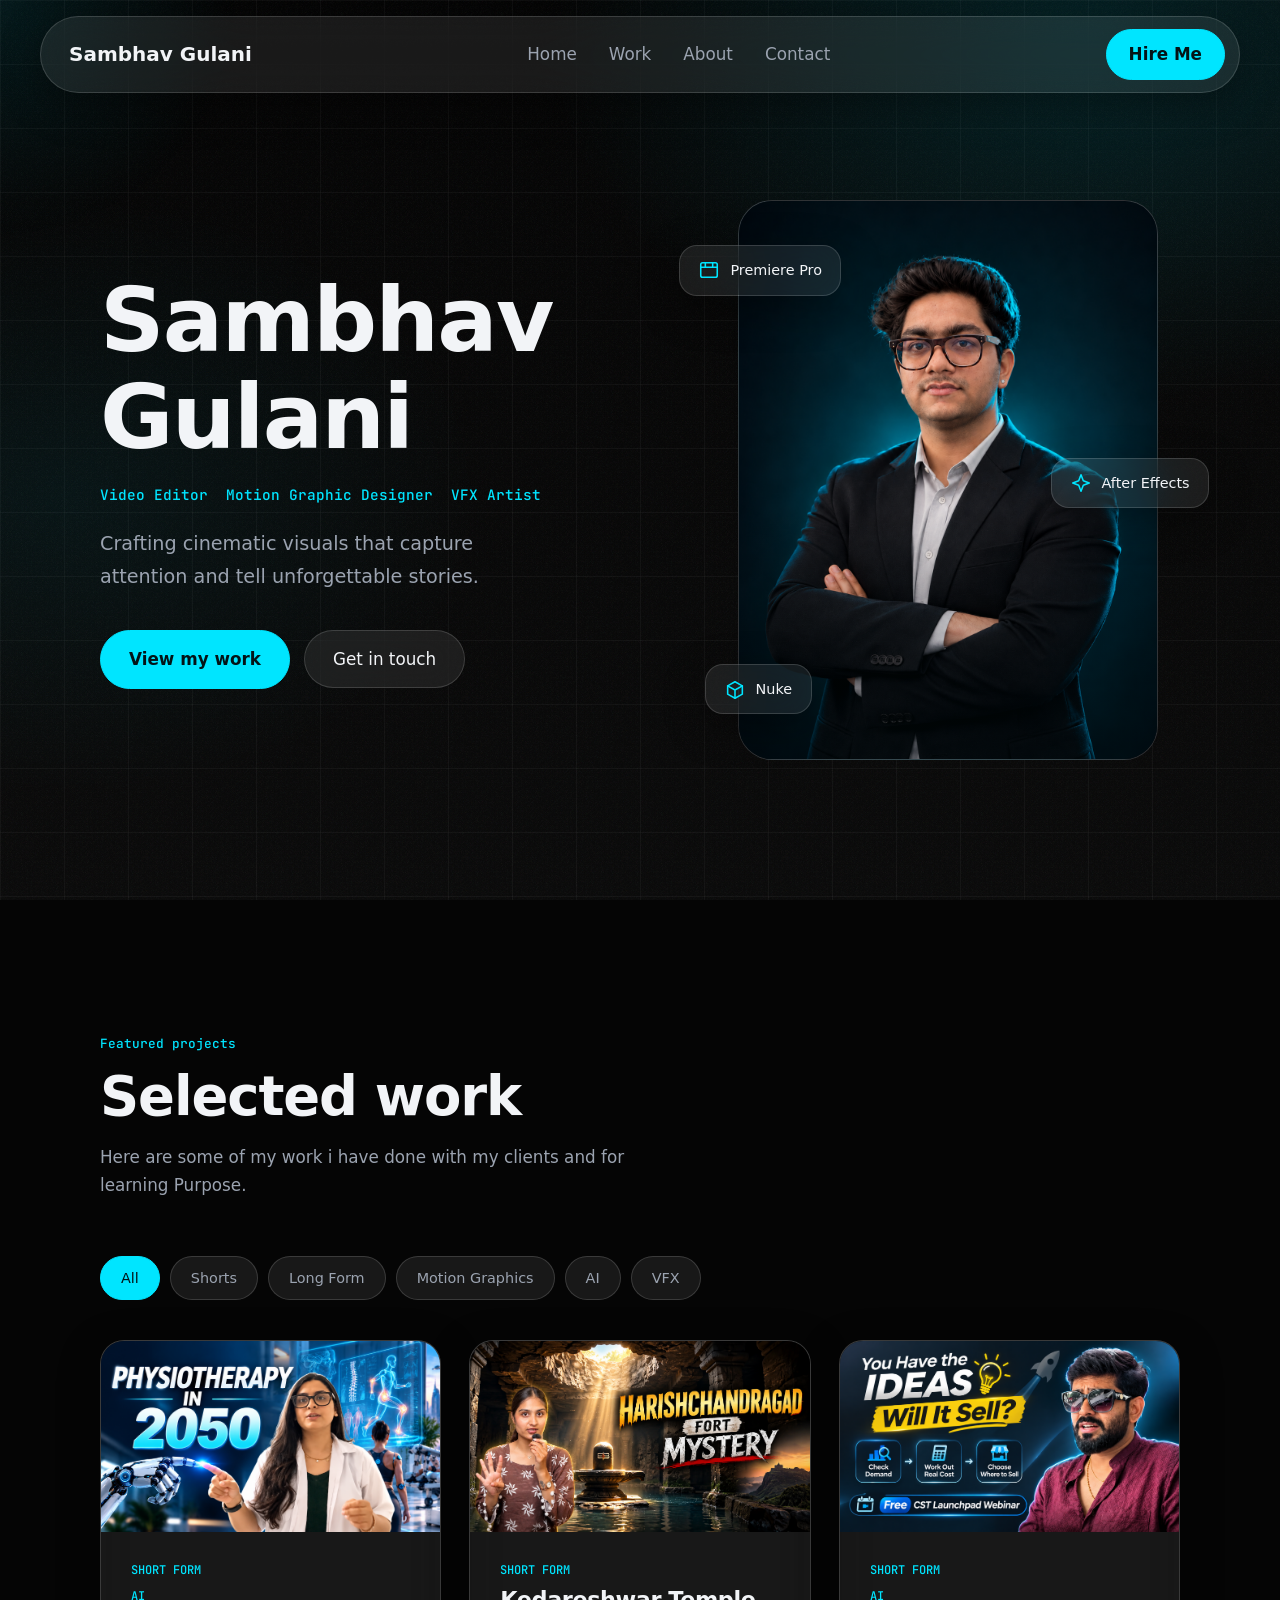
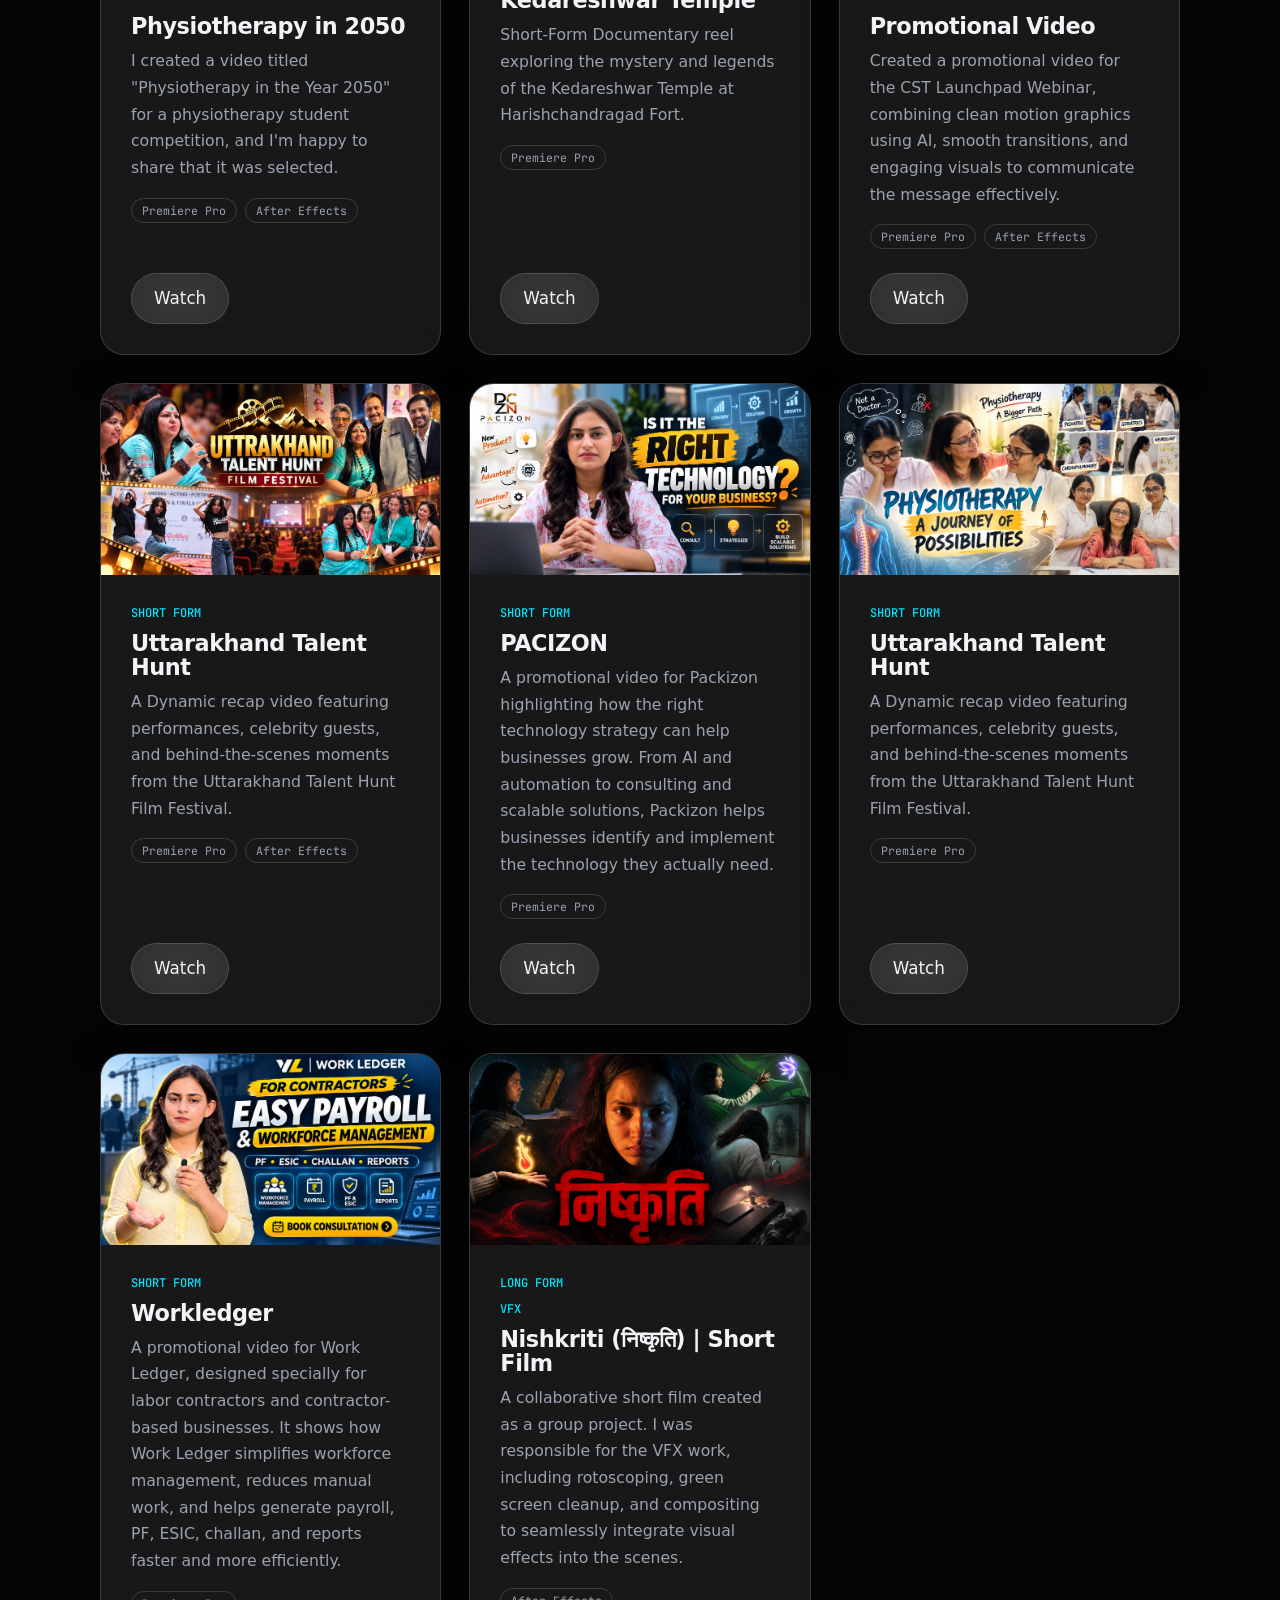
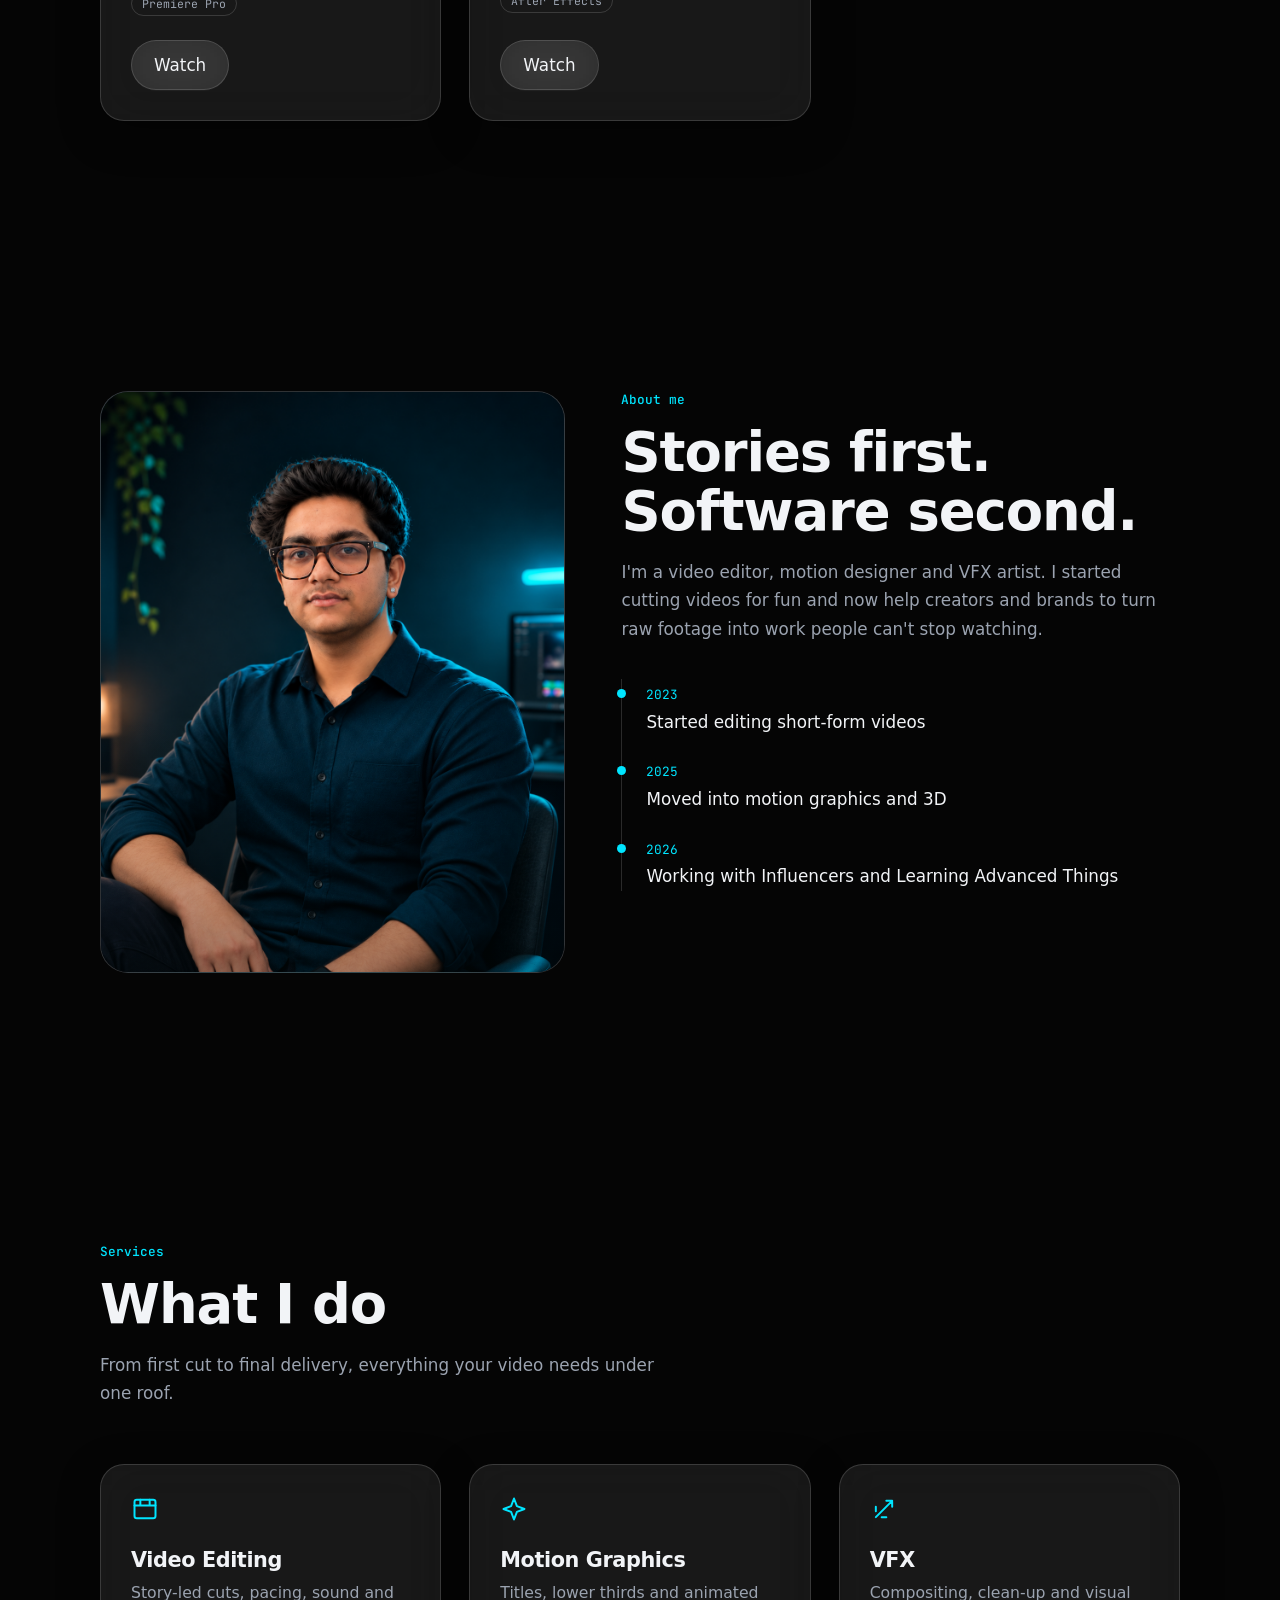
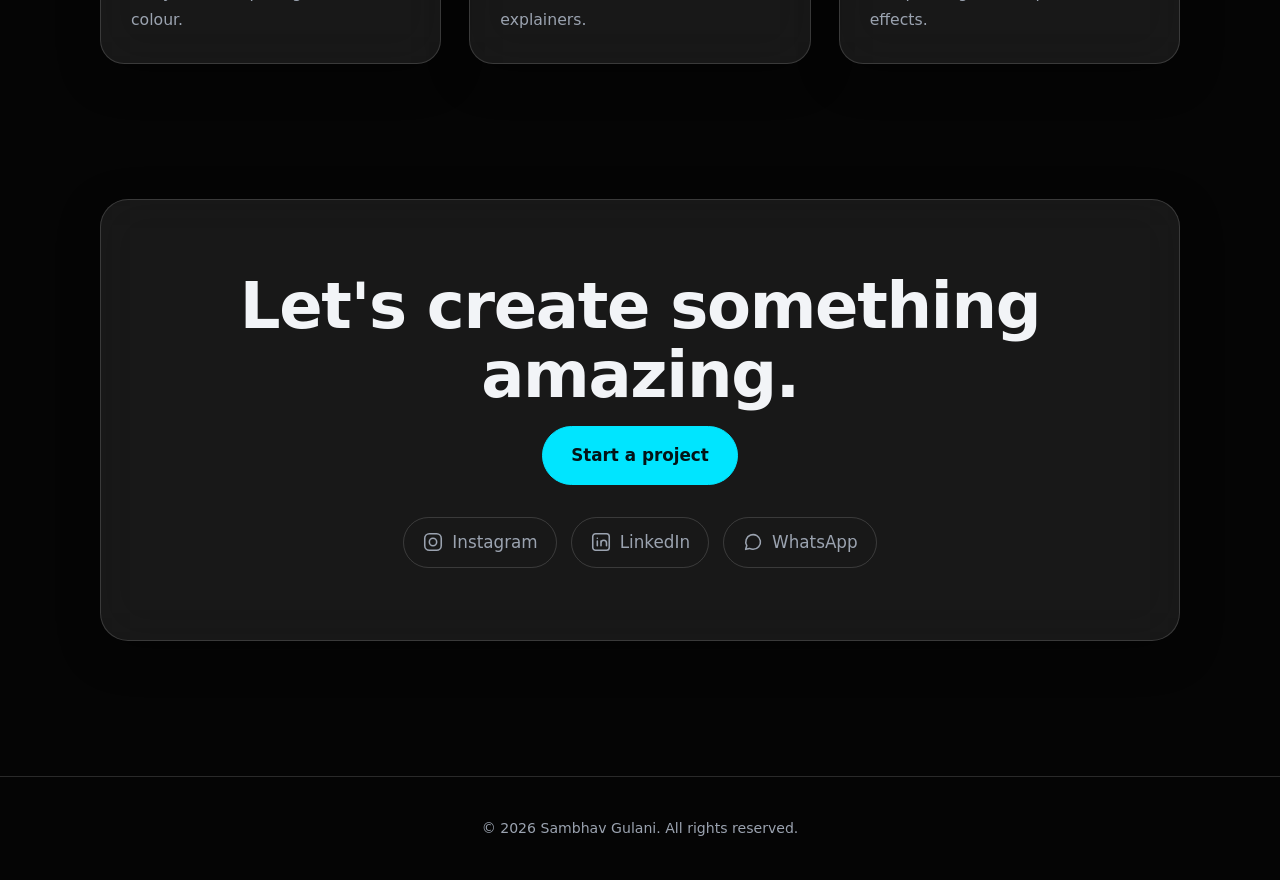
==== commit f115fe2c: "." ====
--- a/index.html
+++ b/index.html
@@ -476,12 +476,12 @@
 
 
 <article class="glass proj lift tilt" data-c="shorts">
-    <div class="thumb" style="background-image:url('thumbnails/2.png'); background-size:cover; background-position:center;"></div>
+    <div class="thumb" style="background-image:url('thumbnails/8.png'); background-size:cover; background-position:center;"></div>
 
     <div class="pbody">
         <span class="cat">SHORT FORM</span>
         <h3>Workledger</h3>
-        <p></p>
+        <p>A promotional video for Work Ledger, designed specially for labor contractors and contractor-based businesses. It shows how Work Ledger simplifies workforce management, reduces manual work, and helps generate payroll, PF, ESIC, challan, and reports faster and more efficiently.</p>
 
         <div class="sw">
             <span>Premiere Pro</span>
